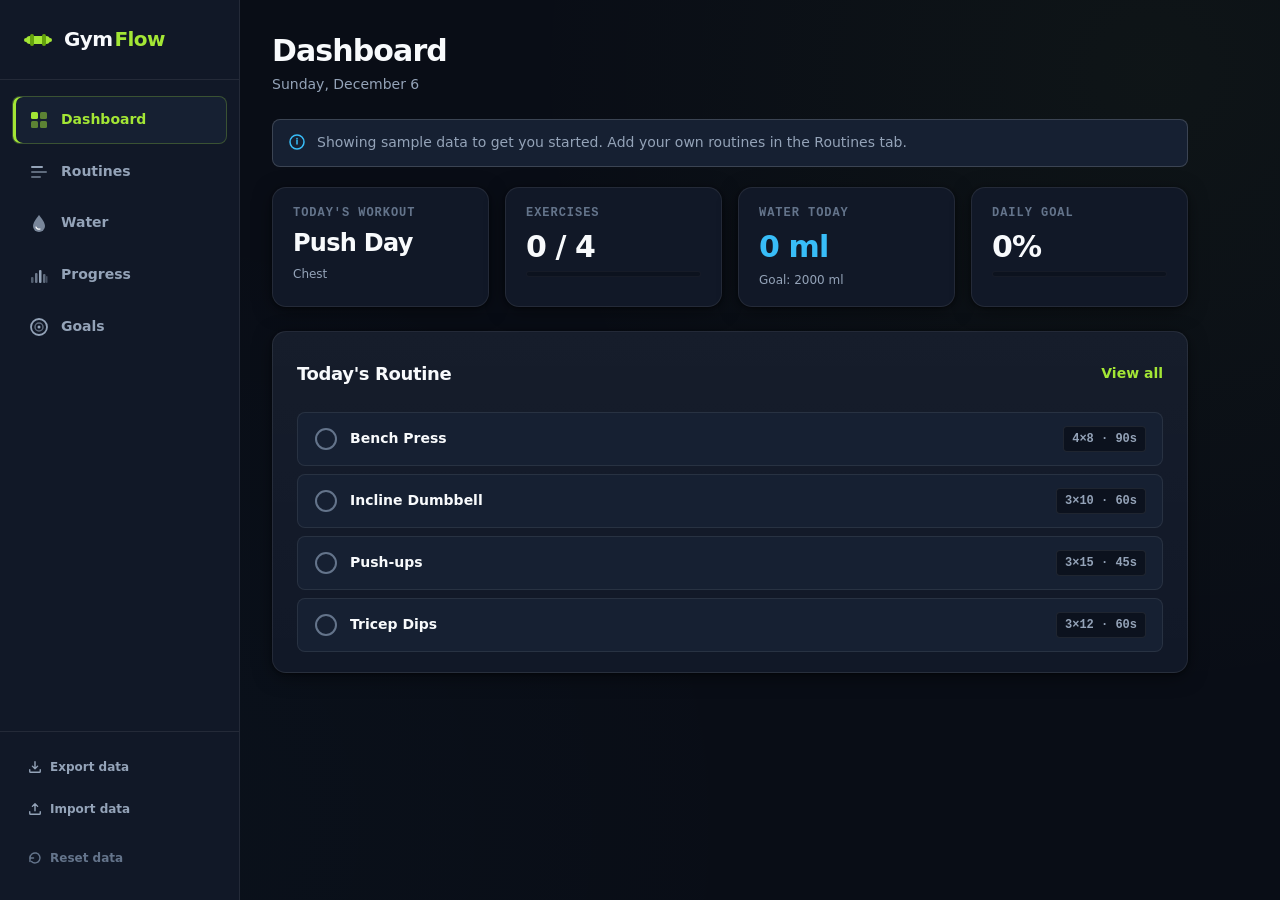
==== index.html @ b8b551c7 "feat(release): GymFlow – Athletic Dark Luxe daily fitness dashboard release" ====
<!DOCTYPE html>
<html lang="en">
<head>
  <meta charset="UTF-8">
  <meta name="viewport" content="width=device-width, initial-scale=1.0">
  <title>GymFlow – Daily Fitness Dashboard</title>
  <link rel="stylesheet" href="styles.css">
</head>
<body>

<!-- Skip link for keyboard/screen-reader users -->
<a class="skip-link" href="#main-content">Skip to main content</a>

<!-- ===== SIDEBAR NAV (desktop) ===== -->
<nav class="sidebar" aria-label="Main navigation">
  <div class="sidebar-brand">
    <svg class="brand-icon" width="28" height="28" viewBox="0 0 28 28" aria-hidden="true" focusable="false">
      <rect x="2" y="10" width="24" height="8" rx="4" fill="var(--color-primary)"/>
      <rect x="0" y="12" width="4" height="4" rx="2" fill="var(--color-primary)"/>
      <rect x="24" y="12" width="4" height="4" rx="2" fill="var(--color-primary)"/>
      <rect x="6" y="8" width="4" height="12" rx="2" fill="var(--color-primary-dark)"/>
      <rect x="18" y="8" width="4" height="12" rx="2" fill="var(--color-primary-dark)"/>
    </svg>
    <span class="brand-name">Gym<span>Flow</span></span>
  </div>

  <ul class="nav-list" role="list">
    <li>
      <a href="#dashboard" class="nav-link" data-view="dashboard" aria-current="page">
        <svg class="nav-icon" width="20" height="20" viewBox="0 0 20 20" aria-hidden="true" focusable="false">
          <rect x="2" y="2" width="7" height="7" rx="1.5" fill="currentColor"/>
          <rect x="11" y="2" width="7" height="7" rx="1.5" fill="currentColor" opacity="0.5"/>
          <rect x="2" y="11" width="7" height="7" rx="1.5" fill="currentColor" opacity="0.5"/>
          <rect x="11" y="11" width="7" height="7" rx="1.5" fill="currentColor" opacity="0.5"/>
        </svg>
        Dashboard
      </a>
    </li>
    <li>
      <a href="#routines" class="nav-link" data-view="routines">
        <svg class="nav-icon" width="20" height="20" viewBox="0 0 20 20" aria-hidden="true" focusable="false">
          <rect x="2" y="4" width="12" height="2" rx="1" fill="currentColor"/>
          <rect x="2" y="9" width="16" height="2" rx="1" fill="currentColor" opacity="0.6"/>
          <rect x="2" y="14" width="10" height="2" rx="1" fill="currentColor" opacity="0.6"/>
        </svg>
        Routines
      </a>
    </li>
    <li>
      <a href="#water" class="nav-link" data-view="water">
        <svg class="nav-icon" width="20" height="20" viewBox="0 0 20 20" aria-hidden="true" focusable="false">
          <path d="M10 2 C10 2 4 9 4 13 a6 6 0 0 0 12 0 C16 9 10 2 10 2Z" fill="currentColor" opacity="0.8"/>
          <path d="M7 14 a3 3 0 0 0 4 2" stroke="white" stroke-width="1.2" fill="none" stroke-linecap="round"/>
        </svg>
        Water
      </a>
    </li>
    <li>
      <a href="#weekly" class="nav-link" data-view="weekly">
        <svg class="nav-icon" width="20" height="20" viewBox="0 0 20 20" aria-hidden="true" focusable="false">
          <rect x="2" y="12" width="2.5" height="6" rx="1" fill="currentColor" opacity="0.5"/>
          <rect x="6" y="8" width="2.5" height="10" rx="1" fill="currentColor" opacity="0.7"/>
          <rect x="10" y="5" width="2.5" height="13" rx="1" fill="currentColor"/>
          <rect x="14" y="9" width="2.5" height="9" rx="1" fill="currentColor" opacity="0.6"/>
          <rect x="17" y="11" width="1.5" height="7" rx="0.75" fill="currentColor" opacity="0.4"/>
        </svg>
        Progress
      </a>
    </li>
    <li>
      <a href="#goals" class="nav-link" data-view="goals">
        <svg class="nav-icon" width="20" height="20" viewBox="0 0 20 20" aria-hidden="true" focusable="false">
          <circle cx="10" cy="10" r="8" fill="none" stroke="currentColor" stroke-width="1.8"/>
          <circle cx="10" cy="10" r="4" fill="none" stroke="currentColor" stroke-width="1.5" opacity="0.6"/>
          <circle cx="10" cy="10" r="1.5" fill="currentColor"/>
        </svg>
        Goals
      </a>
    </li>
  </ul>

  <div class="sidebar-footer">
    <div class="sidebar-footer-actions">
      <button class="btn-sidebar-action" id="btn-export-data" type="button" aria-label="Export all data to JSON backup file">
        <svg width="14" height="14" viewBox="0 0 16 16" fill="none" aria-hidden="true">
          <path d="M8 2v8m0 0l-3-3m3 3l3-3" stroke="currentColor" stroke-width="1.6" stroke-linecap="round" stroke-linejoin="round"/>
          <path d="M2 11v2a1 1 0 001 1h10a1 1 0 001-1v-2" stroke="currentColor" stroke-width="1.6" stroke-linecap="round"/>
        </svg>
        Export data
      </button>
      <button class="btn-sidebar-action" id="btn-import-data" type="button" aria-label="Import data from JSON backup file">
        <svg width="14" height="14" viewBox="0 0 16 16" fill="none" aria-hidden="true">
          <path d="M8 10V2m0 0L5 5m3-3l3 3" stroke="currentColor" stroke-width="1.6" stroke-linecap="round" stroke-linejoin="round"/>
          <path d="M2 11v2a1 1 0 001 1h10a1 1 0 001-1v-2" stroke="currentColor" stroke-width="1.6" stroke-linecap="round"/>
        </svg>
        Import data
      </button>
    </div>
    <button class="btn-reset-data" id="btn-reset" type="button"
            aria-label="Reset all data to sample data">
      <svg width="14" height="14" viewBox="0 0 14 14" aria-hidden="true" focusable="false">
        <path d="M2 7 a5 5 0 1 1 1.5 3.5" stroke="currentColor" stroke-width="1.5" fill="none" stroke-linecap="round"/>
        <path d="M2 10.5 L2 7 L5.5 7" stroke="currentColor" stroke-width="1.5" fill="none" stroke-linecap="round" stroke-linejoin="round"/>
      </svg>
      Reset data
    </button>
  </div>
</nav>

<!-- ===== BOTTOM NAV (mobile) ===== -->
<nav class="bottom-nav" aria-label="Main navigation">
  <a href="#dashboard" class="bottom-nav-link" data-view="dashboard" aria-current="page" aria-label="Dashboard">
    <svg width="22" height="22" viewBox="0 0 20 20" aria-hidden="true" focusable="false">
      <rect x="2" y="2" width="7" height="7" rx="1.5" fill="currentColor"/>
      <rect x="11" y="2" width="7" height="7" rx="1.5" fill="currentColor" opacity="0.5"/>
      <rect x="2" y="11" width="7" height="7" rx="1.5" fill="currentColor" opacity="0.5"/>
      <rect x="11" y="11" width="7" height="7" rx="1.5" fill="currentColor" opacity="0.5"/>
    </svg>
    <span>Dashboard</span>
  </a>
  <a href="#routines" class="bottom-nav-link" data-view="routines" aria-label="Routines">
    <svg width="22" height="22" viewBox="0 0 20 20" aria-hidden="true" focusable="false">
      <rect x="2" y="4" width="12" height="2" rx="1" fill="currentColor"/>
      <rect x="2" y="9" width="16" height="2" rx="1" fill="currentColor" opacity="0.6"/>
      <rect x="2" y="14" width="10" height="2" rx="1" fill="currentColor" opacity="0.6"/>
    </svg>
    <span>Routines</span>
  </a>
  <a href="#water" class="bottom-nav-link" data-view="water" aria-label="Water tracker">
    <svg width="22" height="22" viewBox="0 0 20 20" aria-hidden="true" focusable="false">
      <path d="M10 2 C10 2 4 9 4 13 a6 6 0 0 0 12 0 C16 9 10 2 10 2Z" fill="currentColor" opacity="0.8"/>
    </svg>
    <span>Water</span>
  </a>
  <a href="#weekly" class="bottom-nav-link" data-view="weekly" aria-label="Weekly progress">
    <svg width="22" height="22" viewBox="0 0 20 20" aria-hidden="true" focusable="false">
      <rect x="2" y="12" width="2.5" height="6" rx="1" fill="currentColor" opacity="0.5"/>
      <rect x="6" y="8" width="2.5" height="10" rx="1" fill="currentColor" opacity="0.7"/>
      <rect x="10" y="5" width="2.5" height="13" rx="1" fill="currentColor"/>
      <rect x="14" y="9" width="2.5" height="9" rx="1" fill="currentColor" opacity="0.6"/>
    </svg>
    <span>Progress</span>
  </a>
  <a href="#goals" class="bottom-nav-link" data-view="goals" aria-label="Goals">
    <svg width="22" height="22" viewBox="0 0 20 20" aria-hidden="true" focusable="false">
      <circle cx="10" cy="10" r="8" fill="none" stroke="currentColor" stroke-width="1.8"/>
      <circle cx="10" cy="10" r="4" fill="none" stroke="currentColor" stroke-width="1.5" opacity="0.6"/>
      <circle cx="10" cy="10" r="1.5" fill="currentColor"/>
    </svg>
    <span>Goals</span>
  </a>
</nav>

<!-- ===== MAIN CONTENT ===== -->
<main id="main-content" class="main-content">

  <!-- Accessible storage error banner -->
  <div id="storage-error-banner" class="storage-error-banner" role="alert" aria-live="assertive" hidden>
    <svg width="16" height="16" viewBox="0 0 16 16" aria-hidden="true" focusable="false">
      <circle cx="8" cy="8" r="7" fill="none" stroke="currentColor" stroke-width="1.5"/>
      <line x1="8" y1="4" x2="8" y2="9" stroke="currentColor" stroke-width="1.5" stroke-linecap="round"/>
      <circle cx="8" cy="11.5" r="0.8" fill="currentColor"/>
    </svg>
    <span>Unable to save changes. Your browser storage may be full or disabled.</span>
  </div>

  <!-- ── DASHBOARD VIEW ── -->
  <section id="view-dashboard" class="view" aria-labelledby="heading-dashboard">
    <header class="view-header">
      <div>
        <h1 id="heading-dashboard">Dashboard</h1>
        <p class="view-subtitle" id="dashboard-date"></p>
      </div>
    </header>

    <div id="sample-banner" class="sample-banner" role="note" hidden>
      <svg width="16" height="16" viewBox="0 0 16 16" aria-hidden="true" focusable="false">
        <circle cx="8" cy="8" r="7" fill="none" stroke="currentColor" stroke-width="1.5"/>
        <line x1="8" y1="6" x2="8" y2="10" stroke="currentColor" stroke-width="1.5" stroke-linecap="round"/>
        <circle cx="8" cy="4.5" r="0.8" fill="currentColor"/>
      </svg>
      Showing sample data to get you started. Add your own routines in the Routines tab.
    </div>

    <!-- Stat cards row -->
    <div class="stat-grid" role="list" aria-label="Today's stats">
      <div class="stat-card" role="listitem">
        <div class="stat-label">Today's Workout</div>
        <div class="stat-value" id="stat-workout-name">–</div>
        <div class="stat-sub" id="stat-workout-category">–</div>
      </div>
      <div class="stat-card" role="listitem">
        <div class="stat-label">Exercises</div>
        <div class="stat-value" id="stat-exercises-done">0 / 0</div>
        <div class="progress-bar-track" aria-hidden="true">
          <div class="progress-bar-fill" id="progress-exercises" style="width:0%"></div>
        </div>
      </div>
      <div class="stat-card" role="listitem">
        <div class="stat-label">Water Today</div>
        <div class="stat-value" id="stat-water">0 ml</div>
        <div class="stat-sub" id="stat-water-goal">Goal: 2000 ml</div>
      </div>
      <div class="stat-card" role="listitem">
        <div class="stat-label">Daily Goal</div>
        <div class="stat-value" id="stat-goal-pct">0%</div>
        <div class="progress-bar-track" aria-hidden="true">
          <div class="progress-bar-fill" id="progress-goal" style="width:0%"></div>
        </div>
      </div>
    </div>

    <!-- Today's routine summary -->
    <div class="card" id="dashboard-routine-card">
      <div class="card-header">
        <h2 class="card-title">Today's Routine</h2>
        <a href="#routines" class="link-btn" data-view="routines">View all</a>
      </div>
      <div id="dashboard-routine-body">
        <div class="empty-state" id="dashboard-empty">
          <svg width="48" height="48" viewBox="0 0 48 48" aria-hidden="true" focusable="false">
            <rect x="8" y="12" width="32" height="28" rx="4" fill="none" stroke="var(--color-text-muted)" stroke-width="2"/>
            <line x1="14" y1="20" x2="34" y2="20" stroke="var(--color-text-muted)" stroke-width="2" stroke-linecap="round"/>
            <line x1="14" y1="27" x2="28" y2="27" stroke="var(--color-text-muted)" stroke-width="2" stroke-linecap="round"/>
            <line x1="14" y1="34" x2="22" y2="34" stroke="var(--color-text-muted)" stroke-width="2" stroke-linecap="round"/>
          </svg>
          <p>No routine scheduled for today.</p>
          <a href="#routines" class="btn btn-primary" data-view="routines">Create a routine</a>
        </div>
        <ul class="exercise-list" id="dashboard-exercise-list" aria-label="Today's exercises"></ul>
      </div>
    </div>
  </section>

  <!-- ── ROUTINES VIEW ── -->
  <section id="view-routines" class="view" hidden aria-labelledby="heading-routines">
    <header class="view-header">
      <h1 id="heading-routines">Routines</h1>
      <button class="btn btn-primary" id="btn-add-routine" type="button">
        <svg width="16" height="16" viewBox="0 0 16 16" aria-hidden="true" focusable="false">
          <line x1="8" y1="2" x2="8" y2="14" stroke="currentColor" stroke-width="2" stroke-linecap="round"/>
          <line x1="2" y1="8" x2="14" y2="8" stroke="currentColor" stroke-width="2" stroke-linecap="round"/>
        </svg>
        Add Routine
      </button>
    </header>

    <!-- Muscle group category filter -->
    <div class="category-filters" role="group" aria-label="Filter routines by muscle group">
      <button type="button" class="filter-pill active" data-filter="all">All Muscle Groups</button>
      <button type="button" class="filter-pill" data-filter="chest">Chest</button>
      <button type="button" class="filter-pill" data-filter="back">Back</button>
      <button type="button" class="filter-pill" data-filter="legs">Legs</button>
      <button type="button" class="filter-pill" data-filter="shoulders">Shoulders</button>
      <button type="button" class="filter-pill" data-filter="arms">Arms</button>
      <button type="button" class="filter-pill" data-filter="cardio">Cardio</button>
    </div>

    <div id="routines-list" role="list" aria-label="Workout routines"></div>

    <div class="empty-state" id="routines-empty" hidden>
      <svg width="48" height="48" viewBox="0 0 48 48" aria-hidden="true" focusable="false">
        <rect x="6" y="14" width="36" height="24" rx="4" fill="none" stroke="var(--color-text-muted)" stroke-width="2"/>
        <line x1="6" y1="20" x2="42" y2="20" stroke="var(--color-text-muted)" stroke-width="1.5"/>
        <line x1="22" y1="14" x2="22" y2="38" stroke="var(--color-text-muted)" stroke-width="1.5"/>
      </svg>
      <p>No routines yet. Create your first workout routine.</p>
      <button class="btn btn-primary" id="btn-add-routine-empty" type="button">Create Routine</button>
    </div>
  </section>

  <!-- ── WATER VIEW ── -->
  <section id="view-water" class="view" hidden aria-labelledby="heading-water">
    <header class="view-header">
      <h1 id="heading-water">Water Tracker</h1>
    </header>

    <div class="card water-goal-card">
      <div class="water-goal-display" aria-live="polite" aria-label="Water intake progress">
        <div class="water-big-num" id="water-total-display">0</div>
        <div class="water-unit">ml</div>
        <div class="water-goal-label">of <span id="water-goal-display">2000</span> ml goal</div>
      </div>
      <div class="progress-bar-track water-progress-track" aria-hidden="true">
        <div class="progress-bar-fill" id="water-progress-bar" style="width:0%"></div>
      </div>
      <div class="water-actions">
        <div class="form-row">
          <label for="water-amount-input" class="sr-only">Water amount in ml</label>
          <input type="number" id="water-amount-input" class="input"
                 placeholder="Amount (ml)" min="1" max="2000"
                 aria-label="Water amount in millilitres">
          <button class="btn btn-primary" id="btn-add-water" type="button">Add</button>
        </div>
        <div id="water-input-error" class="field-error" role="alert" aria-live="assertive" hidden></div>
        <div class="quick-add-row" aria-label="Quick add water">
          <button class="btn btn-secondary quick-add" data-ml="150" type="button">+150 ml</button>
          <button class="btn btn-secondary quick-add" data-ml="250" type="button">+250 ml</button>
          <button class="btn btn-secondary quick-add" data-ml="500" type="button">+500 ml</button>
        </div>
      </div>
    </div>

    <div class="card">
      <div class="card-header">
        <h2 class="card-title">Today's Entries</h2>
        <div class="water-goal-edit">
          <label for="water-goal-input" class="label-inline">Daily goal:</label>
          <input type="number" id="water-goal-input" class="input input-sm"
                 min="100" max="10000" aria-label="Daily water goal in ml">
          <span class="input-unit">ml</span>
          <button class="btn btn-secondary btn-sm" id="btn-save-water-goal" type="button">Save</button>
        </div>
      </div>
      <div id="water-goal-error" class="field-error" role="alert" aria-live="assertive" hidden></div>
      <ul class="water-entries-list" id="water-entries-list" aria-label="Water entries" aria-live="polite"></ul>
      <div class="empty-state empty-state-sm" id="water-empty" hidden>
        <p>No entries yet. Add your first glass of water above.</p>
      </div>
    </div>
  </section>

  <!-- ── WEEKLY PROGRESS VIEW ── -->
  <section id="view-weekly" class="view" hidden aria-labelledby="heading-weekly">
    <header class="view-header">
      <h1 id="heading-weekly">Weekly Progress</h1>
    </header>

    <div class="card">
      <h2 class="card-title">Workout Completion — Last 7 Days</h2>
      <p class="card-subtitle">Each bar shows the percentage of exercises completed on that day.</p>
      <div class="chart-wrapper" aria-label="Weekly workout completion bar chart">
        <svg id="weekly-chart" viewBox="0 0 560 220" role="img"
             aria-labelledby="weekly-chart-title weekly-chart-desc">
          <title id="weekly-chart-title">Weekly workout completion</title>
          <desc id="weekly-chart-desc">Bar chart showing workout completion percentage for the past 7 days</desc>
        </svg>
      </div>
      <!-- Accessible data table fallback -->
      <details class="chart-table-details">
        <summary>View as table</summary>
        <table class="chart-table" id="weekly-chart-table" aria-label="Weekly completion data">
          <thead>
            <tr><th scope="col">Day</th><th scope="col">Completion %</th></tr>
          </thead>
          <tbody id="weekly-chart-table-body"></tbody>
        </table>
      </details>
    </div>

    <div class="card">
      <h2 class="card-title">This Week at a Glance</h2>
      <div class="weekly-stats-grid" id="weekly-stats-grid" role="list" aria-label="Weekly statistics"></div>
    </div>

    <div class="card" id="card-workout-history">
      <h2 class="card-title">Recent Activity History</h2>
      <p class="card-subtitle">Daily workout completion and hydration log for the rolling week.</p>
      <div id="workout-history-list" class="workout-history-list" role="list" aria-label="Workout activity history"></div>
    </div>
  </section>

  <!-- ── GOALS VIEW ── -->
  <section id="view-goals" class="view" hidden aria-labelledby="heading-goals">
    <header class="view-header">
      <h1 id="heading-goals">Goals</h1>
    </header>

    <div class="card">
      <h2 class="card-title">Daily Goals</h2>
      <p class="card-subtitle">Set your daily targets. Progress is tracked on the dashboard.</p>
      <form id="goals-form" class="goals-form" novalidate aria-label="Daily goals form">
        <div class="form-group">
          <label for="goal-workouts" class="form-label">Workouts per day</label>
          <div class="form-row">
            <input type="number" id="goal-workouts" class="input" min="1" max="10"
                   aria-describedby="goal-workouts-hint">
            <span class="input-unit">sessions</span>
          </div>
          <p class="field-hint" id="goal-workouts-hint">1–10 sessions per day</p>
          <div class="field-error" id="goal-workouts-error" role="alert" aria-live="assertive" hidden></div>
        </div>

        <div class="form-group">
          <label for="goal-exercises" class="form-label">Exercises per day</label>
          <div class="form-row">
            <input type="number" id="goal-exercises" class="input" min="1" max="100"
                   aria-describedby="goal-exercises-hint">
            <span class="input-unit">exercises</span>
          </div>
          <p class="field-hint" id="goal-exercises-hint">1–100 exercises per day</p>
          <div class="field-error" id="goal-exercises-error" role="alert" aria-live="assertive" hidden></div>
        </div>

        <div class="form-group">
          <label for="goal-water" class="form-label">Water intake per day</label>
          <div class="form-row">
            <input type="number" id="goal-water" class="input" min="100" max="10000"
                   aria-describedby="goal-water-hint">
            <span class="input-unit">ml</span>
          </div>
          <p class="field-hint" id="goal-water-hint">100–10000 ml per day</p>
          <div class="field-error" id="goal-water-error" role="alert" aria-live="assertive" hidden></div>
        </div>

        <div class="form-actions">
          <button type="submit" class="btn btn-primary">Save Goals</button>
          <div class="form-success" id="goals-success" role="status" aria-live="polite" hidden>
            Goals saved!
          </div>
        </div>
      </form>
    </div>

    <div class="card">
      <h2 class="card-title">Today's Progress Toward Goals</h2>
      <div id="goals-progress-list" class="goals-progress-list"></div>
    </div>

    <div class="card" id="card-data-management">
      <h2 class="card-title">Data Backup &amp; Recovery</h2>
      <p class="card-subtitle">Export your routines, workout history, and personal fitness goals to a JSON backup file or restore from a previously exported file.</p>
      <div class="data-actions-row">
        <button type="button" class="btn btn-secondary" id="btn-export-data-goals">
          <svg width="16" height="16" viewBox="0 0 16 16" fill="none" aria-hidden="true" focusable="false">
            <path d="M8 2v8m0 0l-3-3m3 3l3-3" stroke="currentColor" stroke-width="1.8" stroke-linecap="round" stroke-linejoin="round"/>
            <path d="M2 11v2a1 1 0 001 1h10a1 1 0 001-1v-2" stroke="currentColor" stroke-width="1.8" stroke-linecap="round"/>
          </svg>
          Export Backup (.json)
        </button>
        <button type="button" class="btn btn-secondary" id="btn-import-data-goals">
          <svg width="16" height="16" viewBox="0 0 16 16" fill="none" aria-hidden="true" focusable="false">
            <path d="M8 10V2m0 0L5 5m3-3l3 3" stroke="currentColor" stroke-width="1.8" stroke-linecap="round" stroke-linejoin="round"/>
            <path d="M2 11v2a1 1 0 001 1h10a1 1 0 001-1v-2" stroke="currentColor" stroke-width="1.8" stroke-linecap="round"/>
          </svg>
          Import Backup (.json)
        </button>
        <input type="file" id="file-import-data" accept=".json,application/json" class="sr-only" aria-label="Upload JSON backup file">
      </div>
      <div id="data-feedback-msg" class="field-feedback" role="status" aria-live="polite" hidden></div>
    </div>
  </section>

</main>

<!-- ===== ROUTINE MODAL ===== -->
<div id="modal-routine" class="modal-backdrop" role="dialog" aria-modal="true"
     aria-labelledby="modal-routine-title" hidden>
  <div class="modal">
    <div class="modal-header">
      <h2 class="modal-title" id="modal-routine-title">New Routine</h2>
      <button class="modal-close" id="modal-close-routine" type="button" aria-label="Close dialog">
        <svg width="20" height="20" viewBox="0 0 20 20" aria-hidden="true" focusable="false">
          <line x1="4" y1="4" x2="16" y2="16" stroke="currentColor" stroke-width="2" stroke-linecap="round"/>
          <line x1="16" y1="4" x2="4" y2="16" stroke="currentColor" stroke-width="2" stroke-linecap="round"/>
        </svg>
      </button>
    </div>
    <div class="modal-body">
      <form id="routine-form" novalidate>
        <div class="form-group">
          <label for="routine-name" class="form-label">Routine name <span aria-hidden="true">*</span></label>
          <input type="text" id="routine-name" class="input" required
                 maxlength="60" aria-required="true" autocomplete="off"
                 aria-describedby="routine-name-error">
          <div class="field-error" id="routine-name-error" role="alert" aria-live="assertive" hidden></div>
        </div>

        <div class="form-group">
          <label for="routine-category" class="form-label">Category</label>
          <select id="routine-category" class="input select">
            <option value="chest">Chest</option>
            <option value="back">Back</option>
            <option value="legs">Legs</option>
            <option value="shoulders">Shoulders</option>
            <option value="arms">Arms</option>
            <option value="cardio">Cardio</option>
          </select>
        </div>

        <div class="form-group">
          <div class="exercises-header">
            <h3 class="form-label">Exercises</h3>
            <button type="button" class="btn btn-secondary btn-sm" id="btn-add-exercise">
              + Add Exercise
            </button>
          </div>
          <div id="exercises-fields" class="exercises-fields"></div>
          <div class="field-error" id="exercises-error" role="alert" aria-live="assertive" hidden></div>
        </div>

        <div class="modal-footer">
          <button type="button" class="btn btn-secondary" id="btn-cancel-routine">Cancel</button>
          <button type="submit" class="btn btn-primary" id="btn-save-routine">Save Routine</button>
        </div>
      </form>
    </div>
  </div>
</div>

<!-- ===== CONFIRM RESET MODAL ===== -->
<div id="modal-reset" class="modal-backdrop" role="dialog" aria-modal="true"
     aria-labelledby="modal-reset-title" hidden>
  <div class="modal modal-sm">
    <div class="modal-header">
      <h2 class="modal-title" id="modal-reset-title">Reset All Data?</h2>
      <button class="modal-close" id="modal-close-reset" type="button" aria-label="Close dialog">
        <svg width="20" height="20" viewBox="0 0 20 20" aria-hidden="true" focusable="false">
          <line x1="4" y1="4" x2="16" y2="16" stroke="currentColor" stroke-width="2" stroke-linecap="round"/>
          <line x1="16" y1="4" x2="4" y2="16" stroke="currentColor" stroke-width="2" stroke-linecap="round"/>
        </svg>
      </button>
    </div>
    <div class="modal-body">
      <p class="modal-message">This will permanently delete all your routines, water entries, and goal settings, and restore the sample data. This cannot be undone.</p>
      <div class="modal-footer">
        <button type="button" class="btn btn-secondary" id="btn-cancel-reset">Cancel</button>
        <button type="button" class="btn btn-danger" id="btn-confirm-reset">Reset Everything</button>
      </div>
    </div>
  </div>
</div>

<!-- ===== CONFIRM DELETE ROUTINE MODAL ===== -->
<div id="modal-delete-routine" class="modal-backdrop" role="dialog" aria-modal="true"
     aria-labelledby="modal-delete-routine-title" hidden>
  <div class="modal modal-sm">
    <div class="modal-header">
      <h2 class="modal-title" id="modal-delete-routine-title">Delete Routine?</h2>
      <button class="modal-close" id="modal-close-delete-routine" type="button" aria-label="Close dialog">
        <svg width="20" height="20" viewBox="0 0 20 20" aria-hidden="true" focusable="false">
          <line x1="4" y1="4" x2="16" y2="16" stroke="currentColor" stroke-width="2" stroke-linecap="round"/>
          <line x1="16" y1="4" x2="4" y2="16" stroke="currentColor" stroke-width="2" stroke-linecap="round"/>
        </svg>
      </button>
    </div>
    <div class="modal-body">
      <p class="modal-message" id="modal-delete-routine-msg">Are you sure you want to delete this routine? This cannot be undone.</p>
      <div class="modal-footer">
        <button type="button" class="btn btn-secondary" id="btn-cancel-delete-routine">Cancel</button>
        <button type="button" class="btn btn-danger" id="btn-confirm-delete-routine">Delete Routine</button>
      </div>
    </div>
  </div>
</div>

<script src="app.js"></script>
</body>
</html>
---- styles.css ----
/* ============================================================
   GymFlow – styles.css
   Visual Identity: Athletic Dark Luxe
   Design Tokens: Deep obsidian, Electric Lime, Ice Cyan
   Standards: WCAG AA contrast (text >= 4.5:1, large text >= 3:1),
              Reduced-motion support, Mobile safe-area insets.
   ============================================================ */

/* ── 1. CUSTOM PROPERTIES ─────────────────────────────────── */
:root {
  /* Canvas & Foundations */
  --color-bg:               #090d16;   /* Deep obsidian background */
  --color-surface:          #111827;   /* Elevated card surface */
  --color-surface-2:        #162032;   /* Secondary surface (chips, rows) */
  --color-surface-hover:    #1a273e;   /* Interactive hover surface */
  --color-surface-sunken:   #0c121e;   /* Form inputs, chart tracks */

  /* Borders & Hairlines */
  --color-border:           rgba(255, 255, 255, 0.08);
  --color-border-strong:    rgba(255, 255, 255, 0.16);
  --color-border-highlight: rgba(255, 255, 255, 0.24);

  /* Primary Brand Accent (Electric Lime) */
  --color-primary:          #a3e635;   /* Lime 400 - high visibility athletic accent */
  --color-primary-dark:     #65a30d;   /* Lime 600 */
  --color-primary-hover:    #bef264;   /* Lime 300 */
  --color-primary-light:    rgba(163, 230, 53, 0.10);
  --color-text-on-primary:  #090d16;   /* 12.5:1 contrast against lime (AAA compliant) */

  /* Secondary Accents */
  --color-secondary:        #38bdf8;   /* Ice Cyan (Hydration) */
  --color-secondary-hover:  #7dd3fc;
  --color-secondary-light:  rgba(56, 189, 248, 0.10);
  --color-text-on-secondary:#090d16;

  --color-accent:           #a3e635;
  --color-accent-light:     rgba(163, 230, 53, 0.10);
  --color-accent-glow:      rgba(163, 230, 53, 0.25);

  --color-danger:           #f87171;   /* Red 400 */
  --color-danger-dark:      #ef4444;
  --color-danger-light:     rgba(248, 113, 113, 0.12);
  --color-warning:          #fbbf24;   /* Amber 400 */

  /* Category Specific Accents */
  --cat-chest:              #f87171;
  --cat-back:               #818cf8;
  --cat-legs:               #fbbf24;
  --cat-shoulders:          #fb923c;
  --cat-arms:               #a3e635;
  --cat-cardio:             #38bdf8;

  /* Text & Readability (Verified WCAG AA) */
  --color-text-primary:     #f8fafc;   /* 16.5:1 on #111827 (AAA) */
  --color-text-secondary:   #94a3b8;   /* 5.6:1 on #111827 (AA) */
  --color-text-muted:       #64748b;   /* 3.1:1 on #111827 (Metadata / hints) */

  /* Progress & Data */
  --color-chart-fill:       #a3e635;
  --color-chart-empty:      #1e293b;

  /* Typography Stacks */
  --font-sans: system-ui, -apple-system, BlinkMacSystemFont, 'Segoe UI', Roboto, Helvetica, Arial, sans-serif;
  --font-mono: ui-monospace, 'SF Mono', Consolas, 'Liberation Mono', Menlo, monospace;

  /* Scale */
  --text-xs:   0.75rem;     /* 12px */
  --text-sm:   0.875rem;    /* 14px */
  --text-base: 1rem;        /* 16px (Base floor) */
  --text-lg:   1.125rem;    /* 18px */
  --text-xl:   1.25rem;     /* 20px */
  --text-2xl:  1.5rem;      /* 24px */
  --text-3xl:  1.875rem;    /* 30px */
  --text-4xl:  2.25rem;     /* 36px */

  /* Spacing (4px / 8px Grid) */
  --space-1: 4px;
  --space-2: 8px;
  --space-3: 12px;
  --space-4: 16px;
  --space-5: 20px;
  --space-6: 24px;
  --space-8: 32px;
  --space-10: 40px;
  --space-12: 48px;

  /* Radii */
  --radius-xs:  4px;
  --radius-sm:  8px;
  --radius-md:  14px;
  --radius-lg:  20px;
  --radius-pill: 9999px;

  /* Navigation & Chrome */
  --sidebar-w: 240px;
  --bottom-nav-h: 64px;

  /* Shadows */
  --shadow-card:  0 4px 20px -2px rgba(0, 0, 0, 0.5), 0 1px 3px rgba(0, 0, 0, 0.4);
  --shadow-hover: 0 10px 30px -4px rgba(0, 0, 0, 0.65), 0 0 0 1px var(--color-primary-light);
  --shadow-modal: 0 24px 60px -12px rgba(0, 0, 0, 0.85), 0 0 0 1px var(--color-border-strong);

  /* Transitions */
  --transition-fast: 150ms cubic-bezier(0.4, 0, 0.2, 1);
  --transition-normal: 250ms cubic-bezier(0.4, 0, 0.2, 1);
}

/* ── REDUCED MOTION ───────────────────────────────────────── */
@media (prefers-reduced-motion: reduce) {
  *, *::before, *::after {
    animation-duration: 0.01ms !important;
    animation-iteration-count: 1 !important;
    transition-duration: 0.01ms !important;
    scroll-behavior: auto !important;
  }
}

/* ── 2. RESET & BASE ──────────────────────────────────────── */
*, *::before, *::after {
  box-sizing: border-box;
}

html {
  font-size: 16px;
  -webkit-text-size-adjust: 100%;
  color-scheme: dark;
}

body {
  margin: 0;
  font-family: var(--font-sans);
  font-size: var(--text-base);
  line-height: 1.55;
  color: var(--color-text-primary);
  background-color: var(--color-bg);
  background-image:
    radial-gradient(circle at 90% 8%, rgba(163, 230, 53, 0.035) 0%, transparent 45%),
    radial-gradient(circle at 10% 92%, rgba(56, 189, 248, 0.025) 0%, transparent 45%);
  background-attachment: fixed;
  -webkit-font-smoothing: antialiased;
  -moz-osx-font-smoothing: grayscale;
}

::selection {
  background: var(--color-primary);
  color: var(--color-text-on-primary);
}

/* Scrollbar */
::-webkit-scrollbar { width: 8px; height: 8px; }
::-webkit-scrollbar-track { background: var(--color-bg); }
::-webkit-scrollbar-thumb {
  background: var(--color-surface-2);
  border-radius: var(--radius-pill);
  border: 2px solid var(--color-bg);
}
::-webkit-scrollbar-thumb:hover { background: var(--color-border-strong); }

h1, h2, h3 {
  margin: 0;
  font-weight: 700;
  line-height: 1.25;
  letter-spacing: -0.025em;
  color: var(--color-text-primary);
  text-wrap: balance;
}

p { margin: 0; }
ul, ol { margin: 0; padding: 0; list-style: none; }
a { color: var(--color-primary); text-decoration: none; transition: color var(--transition-fast); }
a:hover { color: var(--color-primary-hover); text-decoration: none; }
button { cursor: pointer; border: none; background: none; font: inherit; }
input, select, textarea { font: inherit; }

/* Skip Link */
.skip-link {
  position: absolute;
  top: -100px;
  left: var(--space-4);
  background: var(--color-primary);
  color: var(--color-text-on-primary);
  padding: var(--space-2) var(--space-4);
  border-radius: var(--radius-sm);
  font-size: var(--text-sm);
  font-weight: 700;
  z-index: 999;
  transition: top var(--transition-fast);
}
.skip-link:focus { top: var(--space-4); outline: 2px solid #ffffff; }

.sr-only {
  position: absolute;
  width: 1px; height: 1px;
  margin: -1px; overflow: hidden;
  clip: rect(0 0 0 0);
  white-space: nowrap;
  border: 0;
}

/* Accessible Focus Ring */
:focus-visible {
  outline: 2px solid var(--color-primary);
  outline-offset: 2px;
  border-radius: var(--radius-xs);
}

/* ── 3. LAYOUT STRUCTURE ──────────────────────────────────── */
.sidebar {
  position: fixed;
  top: 0; left: 0; bottom: 0;
  width: var(--sidebar-w);
  background: var(--color-surface);
  border-right: 1px solid var(--color-border);
  display: flex;
  flex-direction: column;
  padding: var(--space-6) 0 var(--space-5);
  z-index: 20;
  overflow-y: auto;
}

.main-content {
  margin-left: var(--sidebar-w);
  padding: var(--space-8) var(--space-8) var(--space-12);
  min-height: 100vh;
  max-width: 980px;
}

.bottom-nav { display: none; }

/* Tablet Breakpoint (768px – 1023px) */
@media (min-width: 768px) and (max-width: 1023px) {
  :root { --sidebar-w: 200px; }
  .main-content { padding: var(--space-6) var(--space-6) var(--space-10); }
}

/* Mobile Breakpoint (< 768px) */
@media (max-width: 767px) {
  .sidebar { display: none; }
  .bottom-nav {
    display: flex;
    position: fixed;
    bottom: 0; left: 0; right: 0;
    height: calc(var(--bottom-nav-h) + env(safe-area-inset-bottom, 0px));
    padding-bottom: max(var(--space-1), env(safe-area-inset-bottom, 0px));
    background: rgba(17, 24, 39, 0.94);
    backdrop-filter: blur(16px);
    -webkit-backdrop-filter: blur(16px);
    border-top: 1px solid var(--color-border);
    z-index: 30;
  }
  .main-content {
    margin-left: 0;
    padding: var(--space-4) var(--space-4) calc(var(--bottom-nav-h) + env(safe-area-inset-bottom, 0px) + var(--space-6));
    max-width: 100%;
  }
}

/* ── 4. SIDEBAR NAVIGATION ────────────────────────────────── */
.sidebar-brand {
  display: flex;
  align-items: center;
  gap: var(--space-3);
  padding: 0 var(--space-6) var(--space-6);
  border-bottom: 1px solid var(--color-border);
  margin-bottom: var(--space-4);
}

.brand-icon {
  flex-shrink: 0;
}

.brand-name {
  font-size: var(--text-xl);
  font-weight: 800;
  letter-spacing: -0.03em;
  color: var(--color-text-primary);
  display: flex;
  align-items: baseline;
  gap: 2px;
}

.brand-name span {
  color: var(--color-primary);
}

.nav-list {
  flex: 1;
  padding: 0 var(--space-3);
}

.nav-link {
  display: flex;
  align-items: center;
  gap: var(--space-3);
  padding: var(--space-3) var(--space-4);
  border-radius: var(--radius-sm);
  color: var(--color-text-secondary);
  font-size: var(--text-sm);
  font-weight: 600;
  transition: background var(--transition-fast), color var(--transition-fast), border-color var(--transition-fast);
  margin-bottom: var(--space-1);
  min-height: 44px;
  border: 1px solid transparent;
}

.nav-link:hover {
  background: var(--color-surface-2);
  color: var(--color-text-primary);
}

.nav-link.active,
.nav-link[aria-current="page"] {
  background: var(--color-surface-2);
  color: var(--color-primary);
  border-color: rgba(163, 230, 53, 0.25);
  box-shadow: inset 3px 0 0 0 var(--color-primary);
}

.nav-icon {
  flex-shrink: 0;
  transition: transform var(--transition-fast);
}
.nav-link:hover .nav-icon { transform: scale(1.05); }

.sidebar-footer {
  padding: var(--space-4) var(--space-4) 0;
  border-top: 1px solid var(--color-border);
  margin-top: auto;
}

.sidebar-footer-actions {
  display: flex;
  flex-direction: column;
  gap: var(--space-1);
  margin-bottom: var(--space-2);
}

.btn-sidebar-action {
  display: flex;
  align-items: center;
  gap: var(--space-2);
  color: var(--color-text-secondary);
  font-size: var(--text-xs);
  font-weight: 600;
  padding: var(--space-2) var(--space-3);
  border-radius: var(--radius-sm);
  min-height: 38px;
  width: 100%;
  transition: color var(--transition-fast), background var(--transition-fast);
}

.btn-sidebar-action:hover {
  color: var(--color-primary);
  background: var(--color-primary-light);
}

.btn-reset-data {
  display: flex;
  align-items: center;
  gap: var(--space-2);
  color: var(--color-text-muted);
  font-size: var(--text-xs);
  font-weight: 600;
  padding: var(--space-2) var(--space-3);
  border-radius: var(--radius-sm);
  min-height: 44px;
  width: 100%;
  transition: color var(--transition-fast), background var(--transition-fast);
}
.btn-reset-data:hover {
  color: var(--color-danger);
  background: var(--color-danger-light);
}

/* ── 5. MOBILE BOTTOM NAVIGATION ──────────────────────────── */
.bottom-nav-link {
  flex: 1;
  display: flex;
  flex-direction: column;
  align-items: center;
  justify-content: center;
  gap: 3px;
  color: var(--color-text-muted);
  font-size: 11px;
  font-weight: 600;
  padding: var(--space-1);
  min-width: 48px;
  min-height: 48px;
  transition: color var(--transition-fast);
}

.bottom-nav-link.active,
.bottom-nav-link[aria-current="page"] {
  color: var(--color-primary);
}

.bottom-nav-link:hover {
  color: var(--color-primary-hover);
}

/* ── 6. VIEW HEADERS & BANNERS ────────────────────────────── */
.view { display: block; }
.view[hidden] { display: none; }

.view-header {
  display: flex;
  align-items: flex-start;
  justify-content: space-between;
  gap: var(--space-4);
  margin-bottom: var(--space-6);
}

.view-header h1 {
  font-size: var(--text-3xl);
  font-weight: 800;
  letter-spacing: -0.03em;
}

.view-subtitle {
  color: var(--color-text-secondary);
  font-size: var(--text-sm);
  font-weight: 500;
  margin-top: var(--space-1);
}

/* Banners */
.storage-error-banner {
  display: flex;
  align-items: center;
  gap: var(--space-3);
  background: var(--color-danger-light);
  border: 1px solid rgba(248, 113, 113, 0.35);
  border-radius: var(--radius-sm);
  padding: var(--space-3) var(--space-4);
  font-size: var(--text-sm);
  font-weight: 600;
  color: var(--color-danger);
  margin-bottom: var(--space-5);
  box-shadow: 0 4px 12px rgba(248, 113, 113, 0.1);
}
.storage-error-banner svg { flex-shrink: 0; }
.storage-error-banner[hidden] { display: none; }

.sample-banner {
  display: flex;
  align-items: flex-start;
  gap: var(--space-3);
  background: var(--color-surface-2);
  border: 1px solid var(--color-border-strong);
  border-radius: var(--radius-sm);
  padding: var(--space-3) var(--space-4);
  font-size: var(--text-sm);
  color: var(--color-text-secondary);
  margin-bottom: var(--space-5);
}
.sample-banner svg { flex-shrink: 0; margin-top: 2px; color: var(--color-secondary); }
.sample-banner[hidden] { display: none; }

/* ── 7. CARDS & PANELS ────────────────────────────────────── */
.card {
  background: var(--color-surface);
  border: 1px solid var(--color-border);
  border-radius: var(--radius-md);
  padding: var(--space-5) var(--space-6);
  margin-bottom: var(--space-5);
  box-shadow: var(--shadow-card);
  background-image: linear-gradient(180deg, rgba(255, 255, 255, 0.02) 0%, transparent 100%);
  transition: border-color var(--transition-fast), box-shadow var(--transition-fast);
}

.card-header {
  display: flex;
  align-items: center;
  justify-content: space-between;
  margin-bottom: var(--space-4);
  gap: var(--space-4);
}

.card-title {
  font-size: var(--text-lg);
  font-weight: 700;
  letter-spacing: -0.02em;
  color: var(--color-text-primary);
}

.card-subtitle {
  font-size: var(--text-sm);
  color: var(--color-text-secondary);
  margin-top: var(--space-1);
  margin-bottom: var(--space-5);
}

.link-btn {
  font-size: var(--text-sm);
  font-weight: 600;
  color: var(--color-primary);
  display: inline-flex;
  align-items: center;
  gap: var(--space-1);
  min-height: 44px;
}
.link-btn:hover {
  color: var(--color-primary-hover);
  text-decoration: underline;
}

/* ── 8. STAT GRID ─────────────────────────────────────────── */
.stat-grid {
  display: grid;
  grid-template-columns: repeat(4, 1fr);
  gap: var(--space-4);
  margin-bottom: var(--space-6);
}

@media (max-width: 1023px) {
  .stat-grid { grid-template-columns: repeat(2, 1fr); }
}

@media (max-width: 520px) {
  .stat-grid { grid-template-columns: 1fr; }
}

.stat-card {
  background: var(--color-surface);
  border: 1px solid var(--color-border);
  border-radius: var(--radius-md);
  padding: var(--space-4) var(--space-5);
  box-shadow: var(--shadow-card);
  position: relative;
  overflow: hidden;
  transition: transform var(--transition-fast), border-color var(--transition-fast);
}

.stat-card:hover {
  border-color: var(--color-border-strong);
  transform: translateY(-1px);
}

.stat-label {
  font-size: var(--text-xs);
  font-weight: 700;
  letter-spacing: 0.08em;
  text-transform: uppercase;
  color: var(--color-text-muted);
  font-family: var(--font-mono);
  margin-bottom: var(--space-2);
}

.stat-value {
  font-size: var(--text-3xl);
  font-weight: 800;
  letter-spacing: -0.03em;
  color: var(--color-text-primary);
  line-height: 1.1;
  margin-bottom: var(--space-2);
  font-variant-numeric: tabular-nums;
}

.stat-card:nth-child(1) .stat-value {
  font-size: var(--text-2xl);
  word-break: break-word;
}

.stat-card:nth-child(3) .stat-value {
  color: var(--color-secondary);
}

.stat-sub {
  font-size: var(--text-xs);
  font-weight: 500;
  color: var(--color-text-secondary);
  margin-top: var(--space-1);
}

/* ── 9. PROGRESS BARS ─────────────────────────────────────── */
.progress-bar-track {
  height: 6px;
  background: var(--color-surface-sunken);
  border-radius: var(--radius-pill);
  overflow: hidden;
  margin-top: var(--space-2);
  border: 1px solid rgba(255, 255, 255, 0.04);
}

.progress-bar-fill {
  height: 100%;
  background: linear-gradient(90deg, var(--color-primary-dark), var(--color-primary));
  border-radius: var(--radius-pill);
  transition: width var(--transition-normal);
}

.progress-bar-fill.complete {
  background: var(--color-primary);
  box-shadow: 0 0 10px var(--color-accent-glow);
}

.water-progress-track {
  height: 10px;
  margin: var(--space-4) 0;
}
.water-progress-track .progress-bar-fill {
  background: linear-gradient(90deg, #0284c7, var(--color-secondary));
}
.water-progress-track .progress-bar-fill.complete {
  background: var(--color-secondary);
  box-shadow: 0 0 10px rgba(56, 189, 248, 0.35);
}

/* ── 10. EXERCISE LIST (TODAY'S WORKOUT) ───────────────────── */
.exercise-list {
  display: flex;
  flex-direction: column;
  gap: var(--space-2);
}

.exercise-item {
  display: flex;
  align-items: center;
  gap: var(--space-3);
  padding: var(--space-3) var(--space-4);
  background: var(--color-surface-2);
  border: 1px solid var(--color-border);
  border-radius: var(--radius-sm);
  min-height: 54px;
  transition: background var(--transition-fast), border-color var(--transition-fast);
}

.exercise-item:hover {
  border-color: var(--color-border-strong);
  background: var(--color-surface-hover);
}

.exercise-item.done {
  background: rgba(163, 230, 53, 0.05);
  border-color: rgba(163, 230, 53, 0.22);
}

.exercise-checkbox {
  width: 44px; height: 44px;
  margin: -10px;
  padding: 10px;
  display: flex;
  align-items: center;
  justify-content: center;
  cursor: pointer;
}

.exercise-checkbox::before {
  content: '';
  width: 22px;
  height: 22px;
  border-radius: var(--radius-pill);
  border: 2px solid var(--color-text-muted);
  transition: border-color var(--transition-fast), background var(--transition-fast), transform var(--transition-fast);
}

.exercise-checkbox:hover::before {
  border-color: var(--color-primary);
  transform: scale(1.08);
}

.exercise-item.done .exercise-checkbox::before {
  border-color: var(--color-primary);
  background: var(--color-primary);
}

.exercise-item.done .exercise-checkbox svg {
  position: absolute;
  pointer-events: none;
}

.exercise-item.done .exercise-checkbox svg polyline {
  stroke: var(--color-text-on-primary) !important;
}

.exercise-name {
  flex: 1;
  font-size: var(--text-sm);
  font-weight: 600;
  color: var(--color-text-primary);
}

.exercise-item.done .exercise-name {
  text-decoration: line-through;
  color: var(--color-text-muted);
}

.exercise-meta {
  font-size: var(--text-xs);
  color: var(--color-text-secondary);
  font-family: var(--font-mono);
  font-weight: 600;
  background: var(--color-surface-sunken);
  padding: 3px var(--space-2);
  border-radius: var(--radius-xs);
  border: 1px solid var(--color-border);
  white-space: nowrap;
}

/* ── 11. ROUTINES CARDS & LIST ────────────────────────────── */
.category-filters {
  display: flex;
  flex-wrap: wrap;
  gap: var(--space-2);
  margin-bottom: var(--space-5);
}

.filter-pill {
  padding: 8px 16px;
  min-height: 38px;
  display: inline-flex;
  align-items: center;
  justify-content: center;
  border-radius: var(--radius-pill);
  font-size: var(--text-xs);
  font-weight: 600;
  background: var(--color-surface);
  border: 1px solid var(--color-border);
  color: var(--color-text-secondary);
  cursor: pointer;
  transition: background var(--transition-fast), color var(--transition-fast), border-color var(--transition-fast), transform var(--transition-fast);
}

.filter-pill:hover {
  border-color: var(--color-border-strong);
  color: var(--color-text-primary);
  transform: translateY(-1px);
}

.filter-pill.active {
  background: var(--color-primary);
  color: var(--color-text-on-primary);
  border-color: var(--color-primary);
}

.routine-card {
  background: var(--color-surface);
  border: 1px solid var(--color-border);
  border-radius: var(--radius-md);
  margin-bottom: var(--space-4);
  box-shadow: var(--shadow-card);
  overflow: hidden;
  transition: border-color var(--transition-fast);
}

.routine-card:hover {
  border-color: var(--color-border-strong);
}

.routine-header {
  display: flex;
  align-items: center;
  justify-content: space-between;
  padding: var(--space-4) var(--space-5);
  gap: var(--space-4);
  background: rgba(255, 255, 255, 0.015);
  border-bottom: 1px solid var(--color-border);
}

.routine-title-block { flex: 1; min-width: 0; }

.routine-name {
  font-size: var(--text-base);
  font-weight: 700;
  color: var(--color-text-primary);
  letter-spacing: -0.01em;
}

/* Athletic Category Badges */
.category-badge {
  display: inline-flex;
  align-items: center;
  padding: 2px var(--space-2);
  border-radius: var(--radius-pill);
  font-size: 11px;
  font-weight: 700;
  font-family: var(--font-mono);
  letter-spacing: 0.06em;
  text-transform: uppercase;
  margin-top: var(--space-1);
  border: 1px solid transparent;
}

.category-chest     { background: rgba(248, 113, 113, 0.12); color: var(--cat-chest);     border-color: rgba(248, 113, 113, 0.25); }
.category-back      { background: rgba(129, 140, 248, 0.12); color: var(--cat-back);      border-color: rgba(129, 140, 248, 0.25); }
.category-legs      { background: rgba(251, 191, 36, 0.12);  color: var(--cat-legs);      border-color: rgba(251, 191, 36, 0.25); }
.category-shoulders { background: rgba(251, 146, 60, 0.12);  color: var(--cat-shoulders); border-color: rgba(251, 146, 60, 0.25); }
.category-arms      { background: rgba(163, 230, 53, 0.12);  color: var(--cat-arms);      border-color: rgba(163, 230, 53, 0.25); }
.category-cardio    { background: rgba(56, 189, 248, 0.12);  color: var(--cat-cardio);    border-color: rgba(56, 189, 248, 0.25); }

.routine-actions {
  display: flex;
  align-items: center;
  gap: var(--space-2);
  flex-shrink: 0;
}

.btn-icon {
  display: inline-flex;
  align-items: center;
  justify-content: center;
  width: 44px; height: 44px;
  border-radius: var(--radius-sm);
  color: var(--color-text-secondary);
  transition: background var(--transition-fast), color var(--transition-fast);
}
.btn-icon:hover { background: var(--color-surface-hover); color: var(--color-text-primary); }
.btn-icon.danger:hover { background: var(--color-danger-light); color: var(--color-danger); }

.routine-exercises { padding: var(--space-3) var(--space-5); }

.routine-exercise-row {
  display: flex;
  align-items: center;
  justify-content: space-between;
  padding: var(--space-2) 0;
  border-top: 1px solid var(--color-border);
  font-size: var(--text-sm);
  gap: var(--space-4);
}
.routine-exercise-row:first-child { border-top: none; }

.routine-exercise-name {
  color: var(--color-text-primary);
  font-weight: 500;
}

.routine-exercise-meta {
  color: var(--color-text-secondary);
  font-family: var(--font-mono);
  font-size: var(--text-xs);
  font-weight: 600;
  background: var(--color-surface-sunken);
  padding: 2px var(--space-2);
  border-radius: var(--radius-xs);
  border: 1px solid var(--color-border);
  white-space: nowrap;
}

/* ── 12. BUTTONS ──────────────────────────────────────────── */
.btn {
  display: inline-flex;
  align-items: center;
  justify-content: center;
  gap: var(--space-2);
  padding: var(--space-2) var(--space-4);
  border-radius: var(--radius-sm);
  font-size: var(--text-sm);
  font-weight: 700;
  min-height: 44px;
  transition: background var(--transition-fast), color var(--transition-fast), border-color var(--transition-fast), transform var(--transition-fast);
  cursor: pointer;
  border: 1px solid transparent;
  line-height: 1;
  white-space: nowrap;
}

.btn:active {
  transform: scale(0.98);
}

.btn-primary {
  background: var(--color-primary);
  color: var(--color-text-on-primary);
  border-color: var(--color-primary);
  box-shadow: 0 2px 8px var(--color-accent-glow);
}
.btn-primary:hover {
  background: var(--color-primary-hover);
  border-color: var(--color-primary-hover);
}

.btn-secondary {
  background: var(--color-surface-2);
  color: var(--color-text-primary);
  border-color: var(--color-border-strong);
}
.btn-secondary:hover {
  background: var(--color-surface-hover);
  border-color: var(--color-border-highlight);
}

.btn-danger {
  background: var(--color-danger);
  color: #090d16;
  border-color: var(--color-danger);
  font-weight: 700;
}
.btn-danger:hover {
  background: #fca5a5;
  border-color: #fca5a5;
}

.btn-sm {
  min-height: 36px;
  padding: var(--space-1) var(--space-3);
  font-size: var(--text-xs);
}

/* ── 13. FORMS & INPUTS ───────────────────────────────────── */
.form-group { margin-bottom: var(--space-5); }

.form-label {
  display: block;
  font-size: var(--text-xs);
  font-weight: 700;
  text-transform: uppercase;
  letter-spacing: 0.08em;
  font-family: var(--font-mono);
  color: var(--color-text-secondary);
  margin-bottom: var(--space-2);
}

.label-inline {
  font-size: var(--text-sm);
  font-weight: 600;
  color: var(--color-text-secondary);
}

.input {
  display: block;
  width: 100%;
  padding: var(--space-2) var(--space-3);
  font-size: var(--text-sm);
  font-weight: 500;
  color: var(--color-text-primary);
  background: var(--color-surface-sunken);
  border: 1px solid var(--color-border-strong);
  border-radius: var(--radius-sm);
  min-height: 44px;
  transition: border-color var(--transition-fast), box-shadow var(--transition-fast);
  appearance: none;
}
.input:focus-visible {
  outline: none;
  border-color: var(--color-primary);
  box-shadow: 0 0 0 3px var(--color-primary-light);
}
.input.invalid {
  border-color: var(--color-danger);
}
.input-sm {
  width: 96px;
  display: inline-block;
  min-height: 36px;
  padding: 4px var(--space-2);
}
.input-unit {
  font-size: var(--text-sm);
  font-weight: 600;
  color: var(--color-text-muted);
  font-family: var(--font-mono);
}

.select {
  background-image: url("data:image/svg+xml,%3Csvg xmlns='http://www.w3.org/2000/svg' width='12' height='12' viewBox='0 0 12 12'%3E%3Cpath d='M2 4 L6 8 L10 4' stroke='%2394a3b8' stroke-width='1.5' fill='none' stroke-linecap='round'/%3E%3C/svg%3E");
  background-repeat: no-repeat;
  background-position: right 12px center;
  padding-right: 36px;
  cursor: pointer;
}

.form-row {
  display: flex;
  align-items: center;
  gap: var(--space-2);
}
.form-row .input { flex: 1; }

.form-actions {
  display: flex;
  align-items: center;
  gap: var(--space-4);
  padding-top: var(--space-4);
  border-top: 1px solid var(--color-border);
}

.field-hint {
  font-size: var(--text-xs);
  color: var(--color-text-muted);
  margin-top: var(--space-1);
}

.field-error {
  font-size: var(--text-xs);
  font-weight: 600;
  color: var(--color-danger);
  margin-top: var(--space-1);
}
.field-error[hidden] { display: none; }

.form-success {
  font-size: var(--text-sm);
  font-weight: 700;
  color: var(--color-primary);
}
.form-success[hidden] { display: none; }

/* ── 14. WATER TRACKER ────────────────────────────────────── */
.water-goal-card {
  text-align: center;
  padding: var(--space-8) var(--space-6);
  background-image: radial-gradient(circle at 50% 25%, rgba(56, 189, 248, 0.05) 0%, transparent 60%);
}

.water-goal-display { margin-bottom: var(--space-2); }

.water-big-num {
  font-size: 4rem;
  font-weight: 800;
  letter-spacing: -0.04em;
  color: var(--color-secondary);
  line-height: 1;
  font-variant-numeric: tabular-nums;
  display: inline;
}

.water-unit {
  font-size: var(--text-xl);
  font-weight: 700;
  color: var(--color-secondary);
  margin-left: var(--space-1);
  display: inline;
}

.water-goal-label {
  font-size: var(--text-sm);
  font-weight: 500;
  color: var(--color-text-secondary);
  margin-top: var(--space-2);
}

.water-actions {
  margin-top: var(--space-6);
}
.water-actions .form-row {
  justify-content: center;
  max-width: 320px;
  margin: 0 auto var(--space-4);
}

.quick-add-row {
  display: flex;
  justify-content: center;
  gap: var(--space-2);
  flex-wrap: wrap;
}

.quick-add {
  font-family: var(--font-mono);
  font-size: var(--text-xs);
  font-weight: 700;
  border-radius: var(--radius-pill);
  min-height: 40px;
  padding: var(--space-2) var(--space-4);
  border: 1px solid rgba(56, 189, 248, 0.25);
  color: var(--color-secondary);
  background: var(--color-surface-2);
  transition: all var(--transition-fast);
}
.quick-add:hover {
  background: var(--color-secondary-light);
  border-color: var(--color-secondary);
  color: #ffffff;
  transform: translateY(-1px);
}

.water-goal-edit {
  display: flex;
  align-items: center;
  gap: var(--space-2);
  flex-wrap: wrap;
}

.water-entries-list {
  display: flex;
  flex-direction: column;
  gap: var(--space-2);
  margin-top: var(--space-4);
}

.water-entry {
  display: flex;
  align-items: center;
  justify-content: space-between;
  padding: var(--space-3) var(--space-4);
  background: var(--color-surface-sunken);
  border: 1px solid var(--color-border);
  border-left: 3px solid var(--color-secondary);
  border-radius: var(--radius-sm);
  font-size: var(--text-sm);
  transition: border-color var(--transition-fast), background var(--transition-fast);
}
.water-entry:hover {
  background: var(--color-surface-2);
  border-color: var(--color-border-strong);
}

.water-entry-amount {
  font-weight: 700;
  color: var(--color-secondary);
  font-variant-numeric: tabular-nums;
}

.water-entry-time {
  color: var(--color-text-muted);
  font-family: var(--font-mono);
  font-size: var(--text-xs);
}

.btn-remove-water {
  display: inline-flex;
  align-items: center;
  justify-content: center;
  width: 44px; height: 44px;
  margin: -10px -12px;
  color: var(--color-text-muted);
  transition: color var(--transition-fast);
}
.btn-remove-water:hover { color: var(--color-danger); }

/* ── 15. WEEKLY ANALYTICS ─────────────────────────────────── */
.chart-wrapper {
  margin: var(--space-5) 0 var(--space-4);
  overflow-x: auto;
}
.chart-wrapper svg {
  min-width: 440px;
  width: 100%;
}

.chart-table-details {
  margin-top: var(--space-4);
  font-size: var(--text-sm);
}
.chart-table-details summary {
  cursor: pointer;
  color: var(--color-primary);
  font-weight: 600;
  padding: var(--space-2) 0;
}

.chart-table {
  width: 100%;
  border-collapse: collapse;
  margin-top: var(--space-3);
  font-size: var(--text-sm);
}
.chart-table th, .chart-table td {
  text-align: left;
  padding: var(--space-2) var(--space-3);
  border-bottom: 1px solid var(--color-border);
}
.chart-table th {
  font-family: var(--font-mono);
  font-size: var(--text-xs);
  text-transform: uppercase;
  letter-spacing: 0.08em;
  color: var(--color-text-muted);
}

.weekly-stats-grid {
  display: grid;
  grid-template-columns: repeat(auto-fit, minmax(130px, 1fr));
  gap: var(--space-3);
}
@media (max-width: 580px) {
  .weekly-stats-grid { grid-template-columns: 1fr 1fr; }
}

.weekly-stat-item {
  text-align: center;
  padding: var(--space-4);
  background: var(--color-surface-2);
  border: 1px solid var(--color-border);
  border-radius: var(--radius-sm);
}

.weekly-stat-value {
  font-size: var(--text-2xl);
  font-weight: 800;
  letter-spacing: -0.02em;
  color: var(--color-primary);
  font-variant-numeric: tabular-nums;
}

.weekly-stat-label {
  font-size: var(--text-xs);
  font-weight: 600;
  color: var(--color-text-secondary);
  font-family: var(--font-mono);
  text-transform: uppercase;
  letter-spacing: 0.06em;
  margin-top: var(--space-1);
}

/* Recent Activity History */
.workout-history-list {
  display: flex;
  flex-direction: column;
  gap: var(--space-2);
  margin-top: var(--space-3);
}

.workout-history-item {
  display: flex;
  align-items: center;
  justify-content: space-between;
  padding: var(--space-3) var(--space-4);
  background: var(--color-surface-sunken);
  border: 1px solid var(--color-border);
  border-radius: var(--radius-sm);
  gap: var(--space-3);
}

.workout-history-main {
  display: flex;
  flex-direction: column;
  gap: 2px;
}

.workout-history-date {
  font-size: var(--text-sm);
  font-weight: 600;
  color: var(--color-text-primary);
}

.workout-history-routine {
  font-size: var(--text-xs);
  color: var(--color-text-secondary);
}

.workout-history-stats {
  display: flex;
  align-items: center;
  gap: var(--space-4);
  font-size: var(--text-xs);
  font-family: var(--font-mono);
  color: var(--color-text-secondary);
}

.workout-history-badge {
  font-size: 11px;
  font-weight: 700;
  padding: 3px 8px;
  border-radius: var(--radius-pill);
  letter-spacing: 0.02em;
}

.workout-history-badge.completed {
  background: var(--color-primary-light);
  color: var(--color-primary);
  border: 1px solid rgba(163, 230, 53, 0.3);
}

.workout-history-badge.partial {
  background: rgba(251, 191, 36, 0.12);
  color: var(--color-warning);
  border: 1px solid rgba(251, 191, 36, 0.3);
}

.workout-history-badge.rest {
  background: rgba(100, 116, 139, 0.15);
  color: var(--color-text-muted);
}

@media (max-width: 540px) {
  .workout-history-item {
    flex-direction: column;
    align-items: flex-start;
    gap: var(--space-2);
  }
  .workout-history-stats {
    width: 100%;
    justify-content: space-between;
  }
}

/* ── 16. GOALS VIEW ───────────────────────────────────────── */
.goals-form { max-width: 480px; }

.goals-progress-list {
  display: flex;
  flex-direction: column;
  gap: var(--space-4);
  margin-top: var(--space-2);
}

.goal-progress-label {
  display: flex;
  justify-content: space-between;
  align-items: baseline;
  margin-bottom: var(--space-2);
}

.goal-progress-name {
  font-size: var(--text-sm);
  font-weight: 600;
  color: var(--color-text-primary);
}

.goal-progress-fraction {
  font-size: var(--text-xs);
  color: var(--color-text-secondary);
  font-family: var(--font-mono);
  font-weight: 600;
}

/* Data Management Card */
.data-actions-row {
  display: flex;
  gap: var(--space-3);
  flex-wrap: wrap;
  margin-top: var(--space-4);
}

.field-feedback {
  font-size: var(--text-sm);
  font-weight: 500;
  margin-top: var(--space-3);
  padding: var(--space-3) var(--space-4);
  border-radius: var(--radius-sm);
}

.field-feedback.success {
  background: var(--color-primary-light);
  color: var(--color-primary);
  border: 1px solid rgba(163, 230, 53, 0.3);
}

.field-feedback.error {
  background: var(--color-danger-light);
  color: var(--color-danger);
  border: 1px solid rgba(248, 113, 113, 0.3);
}

/* ── 17. EXERCISE FIELD MODAL ROWS ────────────────────────── */
.exercises-header {
  display: flex;
  align-items: center;
  justify-content: space-between;
  margin-bottom: var(--space-3);
}

.exercises-fields {
  display: flex;
  flex-direction: column;
  gap: var(--space-3);
}

.exercise-field-row {
  display: grid;
  grid-template-columns: 1fr 64px 64px 68px 64px 40px;
  gap: var(--space-2);
  align-items: end;
}

@media (max-width: 540px) {
  .exercise-field-row {
    grid-template-columns: 1fr 1fr;
    background: var(--color-surface-sunken);
    padding: var(--space-3);
    border-radius: var(--radius-sm);
    border: 1px solid var(--color-border);
  }
  .exercise-field-row .btn-icon { grid-column: 2; justify-self: end; }
}

.exercise-field-label {
  font-size: var(--text-xs);
  font-family: var(--font-mono);
  text-transform: uppercase;
  color: var(--color-text-muted);
  margin-bottom: var(--space-1);
}

/* ── 18. MODALS ───────────────────────────────────────────── */
.modal-backdrop {
  position: fixed;
  inset: 0;
  background: rgba(0, 0, 0, 0.78);
  backdrop-filter: blur(12px);
  -webkit-backdrop-filter: blur(12px);
  z-index: 100;
  display: flex;
  align-items: flex-start;
  justify-content: center;
  padding: var(--space-8) var(--space-4);
  overflow-y: auto;
}
.modal-backdrop[hidden] { display: none; }

.modal {
  background: var(--color-surface);
  border: 1px solid var(--color-border-strong);
  border-radius: var(--radius-lg);
  width: 100%;
  max-width: 580px;
  box-shadow: var(--shadow-modal);
  background-image: linear-gradient(180deg, rgba(255, 255, 255, 0.03) 0%, transparent 100%);
  max-height: calc(100vh - var(--space-8));
  display: flex;
  flex-direction: column;
}
.modal-sm { max-width: 420px; }

.modal-header {
  display: flex;
  align-items: center;
  justify-content: space-between;
  padding: var(--space-5) var(--space-6);
  border-bottom: 1px solid var(--color-border);
  flex-shrink: 0;
}

.modal-title {
  font-size: var(--text-xl);
  font-weight: 800;
  letter-spacing: -0.02em;
}

.modal-close {
  display: inline-flex;
  align-items: center;
  justify-content: center;
  width: 44px; height: 44px;
  margin: -10px;
  color: var(--color-text-muted);
  transition: color var(--transition-fast), background var(--transition-fast);
  border-radius: var(--radius-sm);
}
.modal-close:hover {
  background: var(--color-surface-hover);
  color: var(--color-text-primary);
}

.modal-body {
  padding: var(--space-6);
  overflow-y: auto;
}

@media (max-width: 540px) {
  .modal-backdrop {
    padding: var(--space-4) var(--space-2);
  }
  .modal-header {
    padding: var(--space-4) var(--space-4);
  }
  .modal-body {
    padding: var(--space-4);
  }
}

.modal-footer {
  display: flex;
  justify-content: flex-end;
  gap: var(--space-3);
  padding-top: var(--space-5);
  border-top: 1px solid var(--color-border);
  margin-top: var(--space-5);
}

.modal-message {
  font-size: var(--text-sm);
  color: var(--color-text-secondary);
  line-height: 1.6;
}

/* ── 19. EMPTY STATES ─────────────────────────────────────── */
.empty-state {
  display: flex;
  flex-direction: column;
  align-items: center;
  justify-content: center;
  gap: var(--space-4);
  padding: var(--space-12) var(--space-6);
  text-align: center;
  color: var(--color-text-muted);
  font-size: var(--text-sm);
}
.empty-state svg {
  color: var(--color-text-muted);
  opacity: 0.6;
}
.empty-state-sm { padding: var(--space-6) var(--space-4); }
.empty-state[hidden] { display: none; }
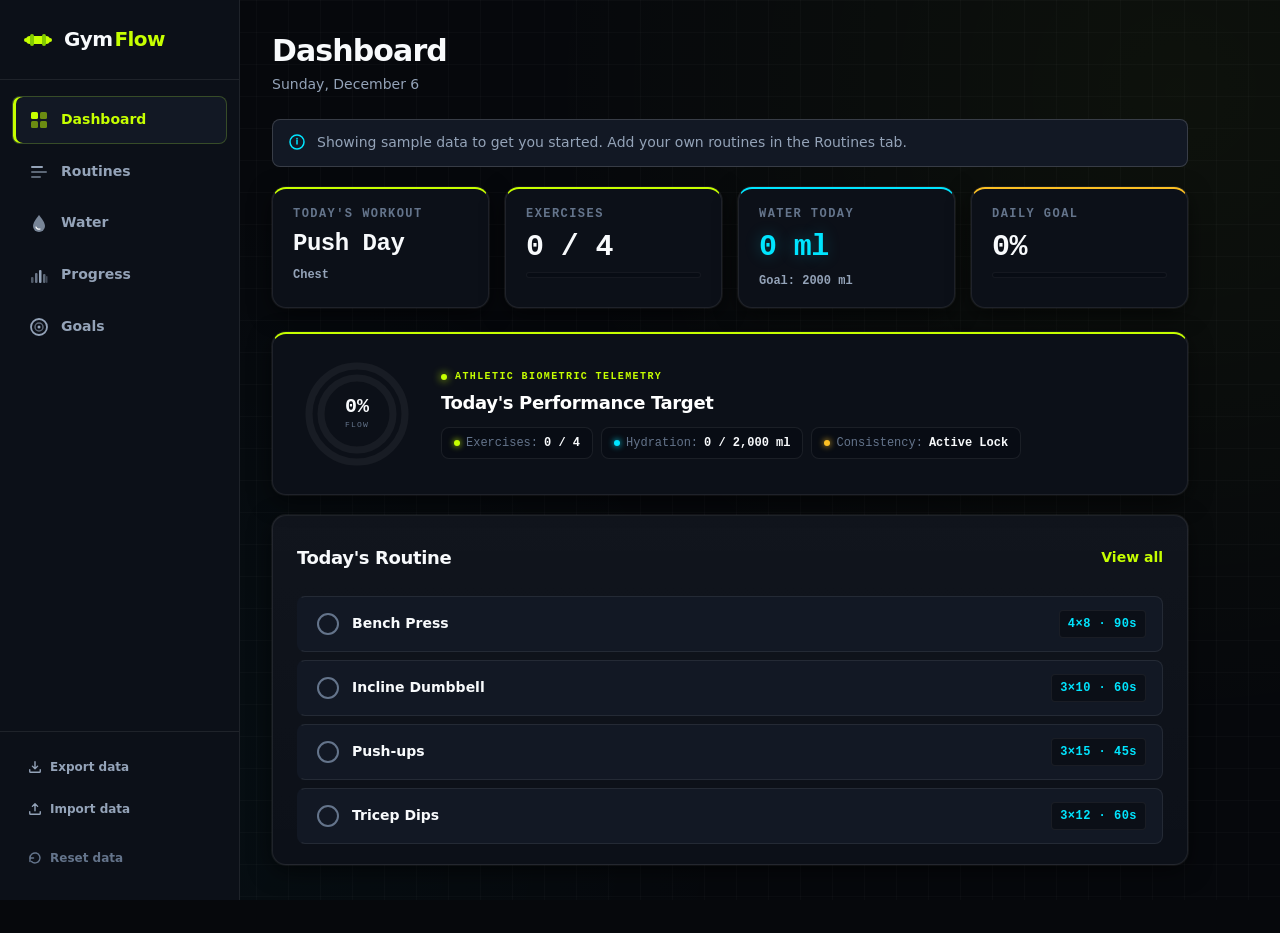
==== commit 0a268fc3: "feat(motion): advanced data visualizations & motion design system" ====
--- a/index.html
+++ b/index.html
@@ -210,6 +210,60 @@
       </div>
     </div>
 
+    <!-- Milestone Celebration Banner (Shows when daily goal is reached) -->
+    <div id="milestone-banner" class="milestone-banner" role="status" aria-live="polite" hidden>
+      <div class="milestone-icon" aria-hidden="true">🔥</div>
+      <div class="milestone-text">
+        <span class="milestone-title">DAILY MISSION COMPLETE</span>
+        <span class="milestone-subtitle">100% of today's target exercise volume &amp; hydration accomplished!</span>
+      </div>
+      <button type="button" class="milestone-close" id="btn-milestone-close" aria-label="Dismiss celebration">✕</button>
+    </div>
+
+    <!-- Concentric Biometric Flow HUD Card -->
+    <div class="card concentric-flow-card" id="card-concentric-flow">
+      <div class="concentric-flow-layout">
+        <div class="concentric-ring-wrapper" aria-hidden="true">
+          <svg class="concentric-progress-svg" width="120" height="120" viewBox="0 0 120 120">
+            <!-- Outer Ring: Exercises (r=48, circumference=301.6) -->
+            <circle cx="60" cy="60" r="48" class="concentric-track" />
+            <circle cx="60" cy="60" r="48" class="concentric-fill concentric-fill-exercises" id="ring-exercises-fill" stroke-dasharray="302" stroke-dashoffset="302" />
+            <!-- Inner Ring: Hydration (r=36, circumference=226.2) -->
+            <circle cx="60" cy="60" r="36" class="concentric-track" />
+            <circle cx="60" cy="60" r="36" class="concentric-fill concentric-fill-water" id="ring-water-fill" stroke-dasharray="226" stroke-dashoffset="226" />
+          </svg>
+          <div class="concentric-center-stat">
+            <span class="concentric-pct-val" id="concentric-pct-display">0%</span>
+            <span class="concentric-pct-sub">FLOW</span>
+          </div>
+        </div>
+        <div class="concentric-flow-meta">
+          <div class="flow-meta-top">
+            <span class="meta-live-dot" aria-hidden="true"></span>
+            <span class="flow-kicker">ATHLETIC BIOMETRIC TELEMETRY</span>
+          </div>
+          <h3 class="flow-headline">Today's Performance Target</h3>
+          <div class="flow-indicators">
+            <div class="flow-pill flow-pill-exercises">
+              <span class="pill-dot lime"></span>
+              <span class="pill-name">Exercises:</span>
+              <span class="pill-stat" id="flow-stat-exercises">0 / 0</span>
+            </div>
+            <div class="flow-pill flow-pill-water">
+              <span class="pill-dot cyan"></span>
+              <span class="pill-name">Hydration:</span>
+              <span class="pill-stat" id="flow-stat-water">0 / 2,000 ml</span>
+            </div>
+            <div class="flow-pill flow-pill-streak">
+              <span class="pill-dot amber"></span>
+              <span class="pill-name">Consistency:</span>
+              <span class="pill-stat text-warning" id="flow-stat-streak">Active Lock</span>
+            </div>
+          </div>
+        </div>
+      </div>
+    </div>
+
     <!-- Today's routine summary -->
     <div class="card" id="dashboard-routine-card">
       <div class="card-header">
@@ -276,6 +330,11 @@
     </header>
 
     <div class="card water-goal-card">
+      <div class="fluid-wave-reservoir" id="water-fluid-reservoir" aria-hidden="true">
+        <div class="fluid-wave-fill" id="water-fluid-fill" style="height: 0%;">
+          <div class="fluid-wave-ripple"></div>
+        </div>
+      </div>
       <div class="water-goal-display" aria-live="polite" aria-label="Water intake progress">
         <div class="water-big-num" id="water-total-display">0</div>
         <div class="water-unit">ml</div>
@@ -351,6 +410,64 @@
     <div class="card">
       <h2 class="card-title">This Week at a Glance</h2>
       <div class="weekly-stats-grid" id="weekly-stats-grid" role="list" aria-label="Weekly statistics"></div>
+    </div>
+
+    <!-- 28-Day Monthly Activity Heatmap -->
+    <div class="card" id="card-monthly-heatmap">
+      <div class="card-header">
+        <div>
+          <h2 class="card-title">28-Day Consistency Matrix</h2>
+          <p class="card-subtitle">Calendar heatmap reflecting daily training density and completion history.</p>
+        </div>
+        <div class="heatmap-legend" aria-hidden="true">
+          <span class="legend-cell level-0"></span><span class="legend-text">Rest</span>
+          <span class="legend-cell level-1"></span><span class="legend-text">Partial</span>
+          <span class="legend-cell level-2"></span><span class="legend-text">Full</span>
+        </div>
+      </div>
+      <div class="heatmap-container" id="monthly-heatmap-container" role="region" aria-label="28-day activity heatmap">
+        <div class="heatmap-grid" id="monthly-activity-heatmap"></div>
+      </div>
+      <div class="heatmap-tooltip" id="heatmap-tooltip" role="tooltip" aria-hidden="true" hidden></div>
+    </div>
+
+    <!-- Muscle Group Volume Distribution & Performance Symmetry Radar -->
+    <div class="card" id="card-muscle-analytics">
+      <div class="card-header">
+        <div>
+          <h2 class="card-title">Biomechanical Distribution &amp; Symmetry</h2>
+          <p class="card-subtitle">Volume distribution across muscle groups and structural balance analysis based on current routines.</p>
+        </div>
+      </div>
+      <div class="muscle-analytics-grid">
+        <!-- Donut Chart -->
+        <div class="analytics-subcard">
+          <h3 class="analytics-subheading">Muscle Group Share</h3>
+          <div class="donut-chart-wrapper">
+            <svg id="chart-muscle-donut" class="donut-svg" viewBox="0 0 200 200" role="img" aria-label="Muscle group distribution donut chart">
+              <title>Muscle Group Distribution</title>
+            </svg>
+            <div class="donut-center-info" id="donut-center-info">
+              <span class="donut-total-count" id="donut-total-exercises">0</span>
+              <span class="donut-total-label">EXERCISES</span>
+            </div>
+          </div>
+          <div class="donut-legend" id="donut-legend" role="list" aria-label="Muscle group legend"></div>
+        </div>
+        <!-- Radar Chart -->
+        <div class="analytics-subcard">
+          <h3 class="analytics-subheading">Performance Symmetry Radar</h3>
+          <div class="radar-chart-wrapper">
+            <svg id="chart-muscle-radar" class="radar-svg" viewBox="0 0 240 220" role="img" aria-label="Muscle balance radar chart">
+              <title>Performance Symmetry Radar</title>
+            </svg>
+          </div>
+          <div class="radar-metric-footer">
+            <span class="radar-metric-label">STRUCTURAL BALANCE:</span>
+            <span class="radar-metric-val" id="radar-balance-score">OPTIMAL</span>
+          </div>
+        </div>
+      </div>
     </div>
 
     <div class="card" id="card-workout-history">
--- a/styles.css
+++ b/styles.css
@@ -8,38 +8,39 @@
 
 /* ── 1. CUSTOM PROPERTIES ─────────────────────────────────── */
 :root {
-  /* Canvas & Foundations */
-  --color-bg:               #090d16;   /* Deep obsidian background */
-  --color-surface:          #111827;   /* Elevated card surface */
-  --color-surface-2:        #162032;   /* Secondary surface (chips, rows) */
-  --color-surface-hover:    #1a273e;   /* Interactive hover surface */
-  --color-surface-sunken:   #0c121e;   /* Form inputs, chart tracks */
+  /* Canvas & Foundations (Spatial Performance Synthesis) */
+  --color-bg:               #06080c;   /* Deep obsidian tactical foundation */
+  --color-surface:          #0c1018;   /* Elevated spatial card surface */
+  --color-surface-2:        #121824;   /* Secondary surface (chips, rows, specs) */
+  --color-surface-hover:    #172030;   /* Interactive hover surface */
+  --color-surface-sunken:   #080c14;   /* Form inputs, chart tracks, sunken cells */
 
   /* Borders & Hairlines */
   --color-border:           rgba(255, 255, 255, 0.08);
   --color-border-strong:    rgba(255, 255, 255, 0.16);
-  --color-border-highlight: rgba(255, 255, 255, 0.24);
+  --color-border-highlight: rgba(255, 255, 255, 0.28);
+  --color-border-glow:      rgba(198, 255, 0, 0.35);
 
   /* Primary Brand Accent (Electric Lime) */
-  --color-primary:          #a3e635;   /* Lime 400 - high visibility athletic accent */
-  --color-primary-dark:     #65a30d;   /* Lime 600 */
-  --color-primary-hover:    #bef264;   /* Lime 300 */
-  --color-primary-light:    rgba(163, 230, 53, 0.10);
-  --color-text-on-primary:  #090d16;   /* 12.5:1 contrast against lime (AAA compliant) */
-
-  /* Secondary Accents */
-  --color-secondary:        #38bdf8;   /* Ice Cyan (Hydration) */
-  --color-secondary-hover:  #7dd3fc;
-  --color-secondary-light:  rgba(56, 189, 248, 0.10);
-  --color-text-on-secondary:#090d16;
-
-  --color-accent:           #a3e635;
-  --color-accent-light:     rgba(163, 230, 53, 0.10);
-  --color-accent-glow:      rgba(163, 230, 53, 0.25);
+  --color-primary:          #c6ff00;   /* Neon electric lime */
+  --color-primary-dark:     #84cc00;   /* Deep athletic lime */
+  --color-primary-hover:    #d8ff33;   /* Highlight lime */
+  --color-primary-light:    rgba(198, 255, 0, 0.12);
+  --color-text-on-primary:  #06080c;   /* Maximum contrast against lime (AAA compliant) */
+
+  /* Secondary Accents (Laser Cyan - Hydration & Biometrics) */
+  --color-secondary:        #00e5ff;   /* Laser Cyan */
+  --color-secondary-hover:  #33ecff;
+  --color-secondary-light:  rgba(0, 229, 255, 0.12);
+  --color-text-on-secondary:#06080c;
+
+  --color-accent:           #c6ff00;
+  --color-accent-light:     rgba(198, 255, 0, 0.12);
+  --color-accent-glow:      rgba(198, 255, 0, 0.35);
 
   --color-danger:           #f87171;   /* Red 400 */
   --color-danger-dark:      #ef4444;
-  --color-danger-light:     rgba(248, 113, 113, 0.12);
+  --color-danger-light:     rgba(248, 113, 113, 0.14);
   --color-warning:          #fbbf24;   /* Amber 400 */
 
   /* Category Specific Accents */
@@ -47,17 +48,17 @@
   --cat-back:               #818cf8;
   --cat-legs:               #fbbf24;
   --cat-shoulders:          #fb923c;
-  --cat-arms:               #a3e635;
-  --cat-cardio:             #38bdf8;
-
-  /* Text & Readability (Verified WCAG AA) */
-  --color-text-primary:     #f8fafc;   /* 16.5:1 on #111827 (AAA) */
-  --color-text-secondary:   #94a3b8;   /* 5.6:1 on #111827 (AA) */
-  --color-text-muted:       #64748b;   /* 3.1:1 on #111827 (Metadata / hints) */
+  --cat-arms:               #c6ff00;
+  --cat-cardio:             #00e5ff;
+
+  /* Text & Readability (Verified WCAG AA / AAA) */
+  --color-text-primary:     #f8fafc;   /* 17.5:1 on #0c1018 (AAA) */
+  --color-text-secondary:   #94a3b8;   /* 5.8:1 on #0c1018 (AA) */
+  --color-text-muted:       #64748b;   /* 3.2:1 on #0c1018 (Metadata / hints) */
 
   /* Progress & Data */
-  --color-chart-fill:       #a3e635;
-  --color-chart-empty:      #1e293b;
+  --color-chart-fill:       #c6ff00;
+  --color-chart-empty:      #121824;
 
   /* Typography Stacks */
   --font-sans: system-ui, -apple-system, BlinkMacSystemFont, 'Segoe UI', Roboto, Helvetica, Arial, sans-serif;
@@ -96,13 +97,13 @@
   --bottom-nav-h: 64px;
 
   /* Shadows */
-  --shadow-card:  0 4px 20px -2px rgba(0, 0, 0, 0.5), 0 1px 3px rgba(0, 0, 0, 0.4);
-  --shadow-hover: 0 10px 30px -4px rgba(0, 0, 0, 0.65), 0 0 0 1px var(--color-primary-light);
-  --shadow-modal: 0 24px 60px -12px rgba(0, 0, 0, 0.85), 0 0 0 1px var(--color-border-strong);
+  --shadow-card:  0 6px 24px -2px rgba(0, 0, 0, 0.65), 0 0 0 1px rgba(255, 255, 255, 0.08);
+  --shadow-hover: 0 12px 32px -4px rgba(0, 0, 0, 0.75), 0 0 0 1px var(--color-border-glow), 0 0 16px rgba(198, 255, 0, 0.12);
+  --shadow-modal: 0 24px 60px -12px rgba(0, 0, 0, 0.9), 0 0 0 1px var(--color-border-strong);
 
   /* Transitions */
-  --transition-fast: 150ms cubic-bezier(0.4, 0, 0.2, 1);
-  --transition-normal: 250ms cubic-bezier(0.4, 0, 0.2, 1);
+  --transition-fast: 150ms cubic-bezier(0.16, 1, 0.3, 1);
+  --transition-normal: 250ms cubic-bezier(0.16, 1, 0.3, 1);
 }
 
 /* ── REDUCED MOTION ───────────────────────────────────────── */
@@ -134,8 +135,11 @@
   color: var(--color-text-primary);
   background-color: var(--color-bg);
   background-image:
-    radial-gradient(circle at 90% 8%, rgba(163, 230, 53, 0.035) 0%, transparent 45%),
-    radial-gradient(circle at 10% 92%, rgba(56, 189, 248, 0.025) 0%, transparent 45%);
+    linear-gradient(to right, rgba(255, 255, 255, 0.018) 1px, transparent 1px),
+    linear-gradient(to bottom, rgba(255, 255, 255, 0.018) 1px, transparent 1px),
+    radial-gradient(circle at 92% 10%, rgba(198, 255, 0, 0.04) 0%, transparent 45%),
+    radial-gradient(circle at 8% 90%, rgba(0, 229, 255, 0.03) 0%, transparent 45%);
+  background-size: 32px 32px, 32px 32px, 100% 100%, 100% 100%;
   background-attachment: fixed;
   -webkit-font-smoothing: antialiased;
   -moz-osx-font-smoothing: grayscale;
@@ -523,23 +527,30 @@
 .stat-card {
   background: var(--color-surface);
   border: 1px solid var(--color-border);
+  border-top: 2px solid var(--color-border-strong);
   border-radius: var(--radius-md);
   padding: var(--space-4) var(--space-5);
   box-shadow: var(--shadow-card);
   position: relative;
   overflow: hidden;
-  transition: transform var(--transition-fast), border-color var(--transition-fast);
+  transition: transform var(--transition-fast), border-color var(--transition-fast), box-shadow var(--transition-fast);
 }
 
 .stat-card:hover {
-  border-color: var(--color-border-strong);
-  transform: translateY(-1px);
-}
+  border-color: var(--color-border-highlight);
+  transform: translateY(-2px);
+  box-shadow: var(--shadow-hover);
+}
+
+.stat-card:nth-child(1) { border-top-color: var(--color-primary); }
+.stat-card:nth-child(2) { border-top-color: var(--color-primary); }
+.stat-card:nth-child(3) { border-top-color: var(--color-secondary); }
+.stat-card:nth-child(4) { border-top-color: var(--color-warning); }
 
 .stat-label {
   font-size: var(--text-xs);
   font-weight: 700;
-  letter-spacing: 0.08em;
+  letter-spacing: 0.12em;
   text-transform: uppercase;
   color: var(--color-text-muted);
   font-family: var(--font-mono);
@@ -549,10 +560,11 @@
 .stat-value {
   font-size: var(--text-3xl);
   font-weight: 800;
-  letter-spacing: -0.03em;
+  letter-spacing: -0.02em;
   color: var(--color-text-primary);
   line-height: 1.1;
   margin-bottom: var(--space-2);
+  font-family: var(--font-mono);
   font-variant-numeric: tabular-nums;
 }
 
@@ -563,12 +575,14 @@
 
 .stat-card:nth-child(3) .stat-value {
   color: var(--color-secondary);
+  text-shadow: 0 0 16px rgba(0, 229, 255, 0.25);
 }
 
 .stat-sub {
   font-size: var(--text-xs);
-  font-weight: 500;
+  font-weight: 600;
   color: var(--color-text-secondary);
+  font-family: var(--font-mono);
   margin-top: var(--space-1);
 }
 
@@ -579,7 +593,7 @@
   border-radius: var(--radius-pill);
   overflow: hidden;
   margin-top: var(--space-2);
-  border: 1px solid rgba(255, 255, 255, 0.04);
+  border: 1px solid rgba(255, 255, 255, 0.05);
 }
 
 .progress-bar-fill {
@@ -587,11 +601,12 @@
   background: linear-gradient(90deg, var(--color-primary-dark), var(--color-primary));
   border-radius: var(--radius-pill);
   transition: width var(--transition-normal);
+  box-shadow: 0 0 8px rgba(198, 255, 0, 0.35);
 }
 
 .progress-bar-fill.complete {
   background: var(--color-primary);
-  box-shadow: 0 0 10px var(--color-accent-glow);
+  box-shadow: 0 0 12px var(--color-accent-glow);
 }
 
 .water-progress-track {
@@ -599,11 +614,12 @@
   margin: var(--space-4) 0;
 }
 .water-progress-track .progress-bar-fill {
-  background: linear-gradient(90deg, #0284c7, var(--color-secondary));
+  background: linear-gradient(90deg, #0088ff, var(--color-secondary));
+  box-shadow: 0 0 10px rgba(0, 229, 255, 0.4);
 }
 .water-progress-track .progress-bar-fill.complete {
   background: var(--color-secondary);
-  box-shadow: 0 0 10px rgba(56, 189, 248, 0.35);
+  box-shadow: 0 0 14px rgba(0, 229, 255, 0.5);
 }
 
 /* ── 10. EXERCISE LIST (TODAY'S WORKOUT) ───────────────────── */
@@ -620,19 +636,22 @@
   padding: var(--space-3) var(--space-4);
   background: var(--color-surface-2);
   border: 1px solid var(--color-border);
+  border-left: 3px solid transparent;
   border-radius: var(--radius-sm);
-  min-height: 54px;
-  transition: background var(--transition-fast), border-color var(--transition-fast);
+  min-height: 56px;
+  transition: background var(--transition-fast), border-color var(--transition-fast), transform var(--transition-fast);
 }
 
 .exercise-item:hover {
   border-color: var(--color-border-strong);
   background: var(--color-surface-hover);
+  transform: translateX(2px);
 }
 
 .exercise-item.done {
-  background: rgba(163, 230, 53, 0.05);
-  border-color: rgba(163, 230, 53, 0.22);
+  background: linear-gradient(90deg, rgba(198, 255, 0, 0.05) 0%, rgba(18, 24, 36, 0.95) 100%);
+  border-color: rgba(198, 255, 0, 0.25);
+  border-left-color: var(--color-primary);
 }
 
 .exercise-checkbox {
@@ -651,17 +670,19 @@
   height: 22px;
   border-radius: var(--radius-pill);
   border: 2px solid var(--color-text-muted);
-  transition: border-color var(--transition-fast), background var(--transition-fast), transform var(--transition-fast);
+  transition: border-color var(--transition-fast), background var(--transition-fast), transform var(--transition-fast), box-shadow var(--transition-fast);
 }
 
 .exercise-checkbox:hover::before {
   border-color: var(--color-primary);
   transform: scale(1.08);
+  box-shadow: 0 0 8px rgba(198, 255, 0, 0.2);
 }
 
 .exercise-item.done .exercise-checkbox::before {
   border-color: var(--color-primary);
   background: var(--color-primary);
+  box-shadow: 0 0 10px var(--color-accent-glow);
 }
 
 .exercise-item.done .exercise-checkbox svg {
@@ -678,23 +699,25 @@
   font-size: var(--text-sm);
   font-weight: 600;
   color: var(--color-text-primary);
+  transition: color var(--transition-fast);
 }
 
 .exercise-item.done .exercise-name {
-  text-decoration: line-through;
-  color: var(--color-text-muted);
+  color: #94a3b8;
+  font-weight: 500;
 }
 
 .exercise-meta {
   font-size: var(--text-xs);
-  color: var(--color-text-secondary);
-  font-family: var(--font-mono);
-  font-weight: 600;
-  background: var(--color-surface-sunken);
-  padding: 3px var(--space-2);
+  color: var(--color-secondary);
+  font-family: var(--font-mono);
+  font-weight: 700;
+  background: rgba(0, 0, 0, 0.35);
+  padding: 4px var(--space-2);
   border-radius: var(--radius-xs);
-  border: 1px solid var(--color-border);
+  border: 1px solid rgba(255, 255, 255, 0.06);
   white-space: nowrap;
+  letter-spacing: 0.04em;
 }
 
 /* ── 11. ROUTINES CARDS & LIST ────────────────────────────── */
@@ -1484,3 +1507,576 @@
 }
 .empty-state-sm { padding: var(--space-6) var(--space-4); }
 .empty-state[hidden] { display: none; }
+
+/* ── 20. ADVANCED MOTION & DATA VISUALIZATION SYSTEM ───────── */
+
+/* View Cross-fade Transition */
+.view {
+  animation: viewFade 220ms cubic-bezier(0.16, 1, 0.3, 1);
+}
+
+@keyframes viewFade {
+  from { opacity: 0; transform: translateY(4px); }
+  to { opacity: 1; transform: translateY(0); }
+}
+
+/* Milestone Celebration Banner */
+.milestone-banner {
+  display: flex;
+  align-items: center;
+  gap: var(--space-4);
+  background: linear-gradient(90deg, rgba(198, 255, 0, 0.12) 0%, rgba(12, 16, 24, 0.95) 100%);
+  border: 1px solid var(--color-primary);
+  border-radius: var(--radius-md);
+  padding: var(--space-4) var(--space-5);
+  margin-bottom: var(--space-5);
+  box-shadow: 0 0 24px rgba(198, 255, 0, 0.2), inset 0 0 12px rgba(198, 255, 0, 0.05);
+  animation: milestonePop 400ms cubic-bezier(0.16, 1, 0.3, 1);
+}
+
+.milestone-banner[hidden] { display: none; }
+
+@keyframes milestonePop {
+  0% { transform: scale(0.96) translateY(-4px); opacity: 0; }
+  100% { transform: scale(1) translateY(0); opacity: 1; }
+}
+
+.milestone-icon {
+  font-size: 28px;
+  filter: drop-shadow(0 0 8px rgba(251, 191, 36, 0.6));
+  animation: flamePulse 2s ease-in-out infinite;
+}
+
+@keyframes flamePulse {
+  0%, 100% { transform: scale(1); }
+  50% { transform: scale(1.12); }
+}
+
+.milestone-text {
+  flex: 1;
+  display: flex;
+  flex-direction: column;
+  gap: 2px;
+}
+
+.milestone-title {
+  font-family: var(--font-mono);
+  font-size: var(--text-sm);
+  font-weight: 800;
+  letter-spacing: 0.1em;
+  color: var(--color-primary);
+}
+
+.milestone-subtitle {
+  font-size: var(--text-xs);
+  color: var(--color-text-secondary);
+}
+
+.milestone-close {
+  color: var(--color-text-muted);
+  width: 32px;
+  height: 32px;
+  border-radius: var(--radius-sm);
+  display: flex;
+  align-items: center;
+  justify-content: center;
+  font-size: 14px;
+  transition: all var(--transition-fast);
+}
+
+.milestone-close:hover {
+  background: rgba(255, 255, 255, 0.08);
+  color: var(--color-text-primary);
+}
+
+/* Concentric Biometric Flow HUD Card */
+.concentric-flow-card {
+  background: var(--color-surface);
+  border: 1px solid var(--color-border);
+  border-top: 2px solid var(--color-primary);
+  border-radius: var(--radius-md);
+  padding: var(--space-5) var(--space-6);
+  margin-bottom: var(--space-5);
+  box-shadow: var(--shadow-card);
+  position: relative;
+  overflow: hidden;
+}
+
+.concentric-flow-layout {
+  display: flex;
+  align-items: center;
+  gap: var(--space-6);
+}
+
+.concentric-ring-wrapper {
+  position: relative;
+  width: 120px;
+  height: 120px;
+  display: flex;
+  align-items: center;
+  justify-content: center;
+  flex-shrink: 0;
+}
+
+.concentric-progress-svg {
+  transform: rotate(-90deg);
+}
+
+.concentric-track {
+  fill: none;
+  stroke: rgba(255, 255, 255, 0.05);
+  stroke-width: 7;
+}
+
+.concentric-fill {
+  fill: none;
+  stroke-width: 7;
+  stroke-linecap: round;
+  transition: stroke-dashoffset 0.8s cubic-bezier(0.16, 1, 0.3, 1);
+}
+
+.concentric-fill-exercises {
+  stroke: var(--color-primary);
+  filter: drop-shadow(0 0 6px rgba(198, 255, 0, 0.45));
+}
+
+.concentric-fill-water {
+  stroke: var(--color-secondary);
+  filter: drop-shadow(0 0 6px rgba(0, 229, 255, 0.45));
+}
+
+.concentric-center-stat {
+  position: absolute;
+  display: flex;
+  flex-direction: column;
+  align-items: center;
+}
+
+.concentric-pct-val {
+  font-family: var(--font-mono);
+  font-size: var(--text-xl);
+  font-weight: 900;
+  color: var(--color-text-primary);
+  line-height: 1;
+}
+
+.concentric-pct-sub {
+  font-family: var(--font-mono);
+  font-size: 8px;
+  letter-spacing: 0.15em;
+  color: var(--color-text-muted);
+  margin-top: 2px;
+}
+
+.concentric-flow-meta {
+  flex: 1;
+  display: flex;
+  flex-direction: column;
+  gap: var(--space-2);
+}
+
+.flow-meta-top {
+  display: flex;
+  align-items: center;
+  gap: 8px;
+}
+
+.meta-live-dot {
+  width: 6px;
+  height: 6px;
+  border-radius: 50%;
+  background: var(--color-primary);
+  box-shadow: 0 0 8px var(--color-primary);
+  animation: pulseDot 2s infinite;
+}
+
+@keyframes pulseDot {
+  0%, 100% { opacity: 1; transform: scale(1); }
+  50% { opacity: 0.4; transform: scale(0.9); }
+}
+
+.flow-kicker {
+  font-family: var(--font-mono);
+  font-size: 10px;
+  letter-spacing: 0.14em;
+  color: var(--color-primary);
+  font-weight: 700;
+}
+
+.flow-headline {
+  font-size: var(--text-lg);
+  font-weight: 800;
+  letter-spacing: -0.02em;
+  color: #ffffff;
+  margin: 0;
+}
+
+.flow-indicators {
+  display: flex;
+  flex-wrap: wrap;
+  gap: var(--space-2);
+  margin-top: var(--space-1);
+}
+
+.flow-pill {
+  display: flex;
+  align-items: center;
+  gap: 6px;
+  background: var(--color-surface-sunken);
+  border: 1px solid var(--color-border);
+  padding: 6px 12px;
+  border-radius: var(--radius-sm);
+  font-family: var(--font-mono);
+  font-size: var(--text-xs);
+}
+
+.pill-dot {
+  width: 6px;
+  height: 6px;
+  border-radius: 50%;
+}
+.pill-dot.lime  { background: var(--color-primary);   box-shadow: 0 0 6px var(--color-primary); }
+.pill-dot.cyan  { background: var(--color-secondary); box-shadow: 0 0 6px var(--color-secondary); }
+.pill-dot.amber { background: var(--color-warning);   box-shadow: 0 0 6px var(--color-warning); }
+
+.pill-name {
+  color: var(--color-text-muted);
+}
+
+.pill-stat {
+  font-weight: 700;
+  color: var(--color-text-primary);
+}
+
+/* Fluid Wave Reservoir in Water Tracker */
+.fluid-wave-reservoir {
+  position: relative;
+  height: 64px;
+  background: rgba(0, 0, 0, 0.35);
+  border: 1px solid rgba(0, 229, 255, 0.18);
+  border-radius: var(--radius-md);
+  margin-bottom: var(--space-5);
+  overflow: hidden;
+}
+
+.fluid-wave-fill {
+  position: absolute;
+  bottom: 0;
+  left: 0;
+  right: 0;
+  background: linear-gradient(180deg, rgba(0, 229, 255, 0.35) 0%, rgba(0, 153, 255, 0.6) 100%);
+  transition: height 0.6s cubic-bezier(0.16, 1, 0.3, 1);
+}
+
+.fluid-wave-ripple {
+  position: absolute;
+  top: -6px;
+  left: 0;
+  right: 0;
+  height: 12px;
+  background-image: radial-gradient(circle at 10px 0, transparent 6px, rgba(0, 229, 255, 0.5) 7px);
+  background-size: 20px 12px;
+  animation: waveRipple 4s linear infinite;
+}
+
+@keyframes waveRipple {
+  0% { transform: translateX(0); }
+  100% { transform: translateX(-20px); }
+}
+
+/* 28-Day Consistency Heatmap */
+.heatmap-container {
+  overflow-x: auto;
+  padding: var(--space-2) 0;
+}
+
+.heatmap-grid {
+  display: grid;
+  grid-template-columns: repeat(7, 1fr);
+  grid-template-rows: repeat(4, 1fr);
+  gap: 8px;
+  min-width: 280px;
+}
+
+.heatmap-cell {
+  aspect-ratio: 1;
+  border-radius: 6px;
+  background: var(--color-surface-sunken);
+  border: 1px solid var(--color-border);
+  display: flex;
+  align-items: center;
+  justify-content: center;
+  font-family: var(--font-mono);
+  font-size: 11px;
+  font-weight: 700;
+  color: var(--color-text-muted);
+  cursor: pointer;
+  transition: transform var(--transition-fast), border-color var(--transition-fast), box-shadow var(--transition-fast);
+}
+
+.heatmap-cell:hover {
+  transform: scale(1.15);
+  z-index: 5;
+  border-color: #ffffff;
+}
+
+.heatmap-cell.level-0 {
+  background: rgba(255, 255, 255, 0.02);
+  color: var(--color-text-dim);
+}
+
+.heatmap-cell.level-1 {
+  background: rgba(251, 191, 36, 0.25);
+  border-color: rgba(251, 191, 36, 0.45);
+  color: #fbbf24;
+}
+
+.heatmap-cell.level-2 {
+  background: var(--color-primary);
+  border-color: var(--color-primary);
+  color: #06080c;
+  box-shadow: 0 0 10px rgba(198, 255, 0, 0.35);
+}
+
+.heatmap-cell.today-cell {
+  outline: 2px solid var(--color-secondary);
+  outline-offset: 2px;
+}
+
+.heatmap-legend {
+  display: flex;
+  align-items: center;
+  gap: 8px;
+  font-family: var(--font-mono);
+  font-size: 10px;
+  color: var(--color-text-muted);
+}
+
+.legend-cell {
+  width: 12px;
+  height: 12px;
+  border-radius: 3px;
+  display: inline-block;
+}
+
+.legend-cell.level-0 { background: rgba(255, 255, 255, 0.05); border: 1px solid var(--color-border); }
+.legend-cell.level-1 { background: rgba(251, 191, 36, 0.3); border: 1px solid rgba(251, 191, 36, 0.5); }
+.legend-cell.level-2 { background: var(--color-primary); }
+
+.heatmap-tooltip {
+  position: absolute;
+  background: #090d16;
+  border: 1px solid var(--color-border-highlight);
+  color: #ffffff;
+  padding: 6px 12px;
+  border-radius: var(--radius-sm);
+  font-family: var(--font-mono);
+  font-size: 11px;
+  pointer-events: none;
+  z-index: 50;
+  box-shadow: 0 8px 20px rgba(0, 0, 0, 0.8);
+  white-space: nowrap;
+}
+
+/* Biomechanical Distribution & Symmetry Analytics */
+.muscle-analytics-grid {
+  display: grid;
+  grid-template-columns: repeat(auto-fit, minmax(280px, 1fr));
+  gap: var(--space-6);
+  margin-top: var(--space-4);
+}
+
+.analytics-subcard {
+  background: var(--color-surface-2);
+  border: 1px solid var(--color-border);
+  border-radius: var(--radius-md);
+  padding: var(--space-5);
+  display: flex;
+  flex-direction: column;
+  gap: var(--space-4);
+}
+
+.analytics-subheading {
+  font-family: var(--font-mono);
+  font-size: var(--text-xs);
+  letter-spacing: 0.12em;
+  text-transform: uppercase;
+  color: var(--color-text-secondary);
+  margin: 0;
+}
+
+.donut-chart-wrapper {
+  position: relative;
+  width: 180px;
+  height: 180px;
+  margin: 0 auto;
+  display: flex;
+  align-items: center;
+  justify-content: center;
+}
+
+.donut-svg {
+  width: 100%;
+  height: 100%;
+  transform: rotate(-90deg);
+}
+
+.donut-segment {
+  fill: none;
+  stroke-width: 22;
+  transition: stroke-dasharray 0.8s cubic-bezier(0.16, 1, 0.3, 1), stroke-width 0.2s ease;
+  cursor: pointer;
+}
+
+.donut-segment:hover {
+  stroke-width: 26;
+  filter: brightness(1.2);
+}
+
+.donut-center-info {
+  position: absolute;
+  display: flex;
+  flex-direction: column;
+  align-items: center;
+}
+
+.donut-total-count {
+  font-family: var(--font-mono);
+  font-size: var(--text-2xl);
+  font-weight: 900;
+  color: #ffffff;
+  line-height: 1;
+}
+
+.donut-total-label {
+  font-family: var(--font-mono);
+  font-size: 9px;
+  letter-spacing: 0.12em;
+  color: var(--color-text-muted);
+  margin-top: 2px;
+}
+
+.donut-legend {
+  display: flex;
+  flex-wrap: wrap;
+  gap: 8px;
+}
+
+.donut-legend-item {
+  display: flex;
+  align-items: center;
+  gap: 6px;
+  font-family: var(--font-mono);
+  font-size: 11px;
+  color: var(--color-text-secondary);
+  background: rgba(0, 0, 0, 0.2);
+  padding: 4px 8px;
+  border-radius: 4px;
+}
+
+.legend-dot {
+  width: 8px;
+  height: 8px;
+  border-radius: 50%;
+}
+
+/* Radar Chart */
+.radar-chart-wrapper {
+  width: 100%;
+  height: 190px;
+  display: flex;
+  align-items: center;
+  justify-content: center;
+}
+
+.radar-svg {
+  width: 100%;
+  height: 100%;
+}
+
+.radar-polygon {
+  fill: rgba(198, 255, 0, 0.18);
+  stroke: var(--color-primary);
+  stroke-width: 2;
+  transition: all 0.6s cubic-bezier(0.16, 1, 0.3, 1);
+  filter: drop-shadow(0 0 6px rgba(198, 255, 0, 0.3));
+}
+
+.radar-spoke {
+  stroke: rgba(255, 255, 255, 0.08);
+  stroke-width: 1;
+}
+
+.radar-web {
+  fill: none;
+  stroke: rgba(255, 255, 255, 0.06);
+  stroke-width: 1;
+}
+
+.radar-label {
+  font-family: var(--font-mono);
+  font-size: 9px;
+  fill: var(--color-text-secondary);
+  text-anchor: middle;
+  dominant-baseline: middle;
+  letter-spacing: 0.05em;
+}
+
+.radar-vertex {
+  fill: var(--color-primary);
+  stroke: #06080c;
+  stroke-width: 1.5;
+  transition: r 0.2s ease;
+}
+
+.radar-metric-footer {
+  display: flex;
+  justify-content: space-between;
+  align-items: center;
+  padding-top: var(--space-2);
+  border-top: 1px solid var(--color-border);
+  font-family: var(--font-mono);
+  font-size: 11px;
+}
+
+.radar-metric-label {
+  color: var(--color-text-dim);
+}
+
+.radar-metric-val {
+  font-weight: 800;
+  color: var(--color-primary);
+}
+
+/* Weekly Chart Interactive Tooltip & SVG Bars */
+.weekly-bar-rect {
+  transition: height 0.6s cubic-bezier(0.16, 1, 0.3, 1), y 0.6s cubic-bezier(0.16, 1, 0.3, 1), fill 0.2s ease;
+  cursor: pointer;
+}
+
+.weekly-bar-rect:hover {
+  filter: brightness(1.2);
+}
+
+.weekly-trend-line {
+  fill: none;
+  stroke: var(--color-secondary);
+  stroke-width: 2.5;
+  stroke-linecap: round;
+  stroke-linejoin: round;
+  filter: drop-shadow(0 0 4px rgba(0, 229, 255, 0.4));
+  transition: all 0.6s ease;
+}
+
+/* Responsive adjustments */
+@media (max-width: 768px) {
+  .concentric-flow-layout {
+    flex-direction: column;
+    align-items: flex-start;
+    gap: var(--space-4);
+  }
+  .concentric-ring-wrapper {
+    align-self: center;
+  }
+}
+
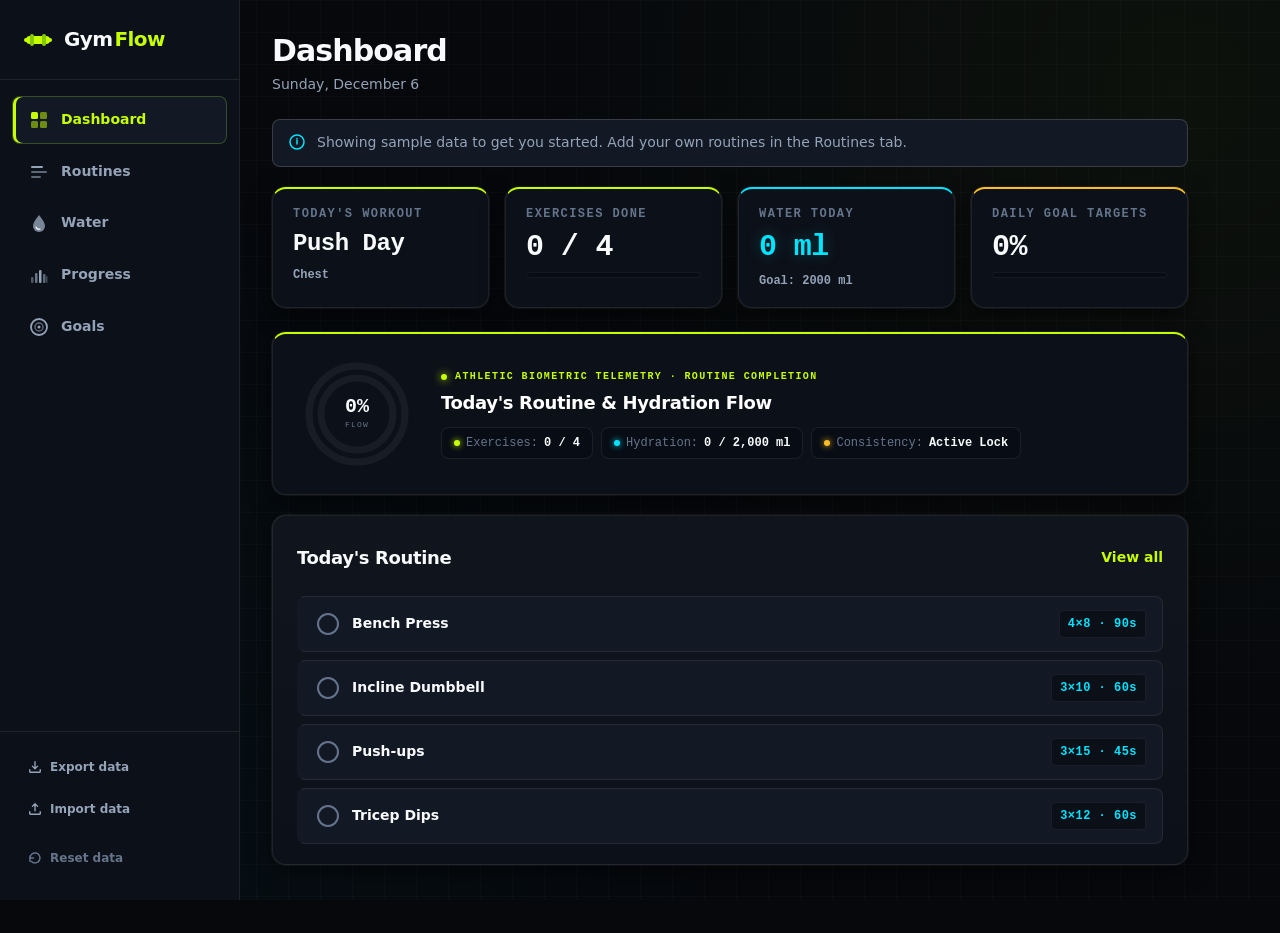
==== commit 816dee72: "fix: harden GymFlow storage, import security and accessibility" ====
--- a/index.html
+++ b/index.html
@@ -189,20 +189,20 @@
         <div class="stat-value" id="stat-workout-name">–</div>
         <div class="stat-sub" id="stat-workout-category">–</div>
       </div>
-      <div class="stat-card" role="listitem">
-        <div class="stat-label">Exercises</div>
+      <div class="stat-card" role="listitem" aria-label="Today's routine exercises completed">
+        <div class="stat-label">Exercises Done</div>
         <div class="stat-value" id="stat-exercises-done">0 / 0</div>
         <div class="progress-bar-track" aria-hidden="true">
           <div class="progress-bar-fill" id="progress-exercises" style="width:0%"></div>
         </div>
       </div>
-      <div class="stat-card" role="listitem">
+      <div class="stat-card" role="listitem" aria-label="Today's water intake">
         <div class="stat-label">Water Today</div>
         <div class="stat-value" id="stat-water">0 ml</div>
         <div class="stat-sub" id="stat-water-goal">Goal: 2000 ml</div>
       </div>
-      <div class="stat-card" role="listitem">
-        <div class="stat-label">Daily Goal</div>
+      <div class="stat-card" role="listitem" aria-label="Daily Goal Targets: composite progress of configured daily target exercises and water">
+        <div class="stat-label">Daily Goal Targets</div>
         <div class="stat-value" id="stat-goal-pct">0%</div>
         <div class="progress-bar-track" aria-hidden="true">
           <div class="progress-bar-fill" id="progress-goal" style="width:0%"></div>
@@ -221,7 +221,7 @@
     </div>
 
     <!-- Concentric Biometric Flow HUD Card -->
-    <div class="card concentric-flow-card" id="card-concentric-flow">
+    <div class="card concentric-flow-card" id="card-concentric-flow" aria-label="Today's Routine and Hydration Flow HUD">
       <div class="concentric-flow-layout">
         <div class="concentric-ring-wrapper" aria-hidden="true">
           <svg class="concentric-progress-svg" width="120" height="120" viewBox="0 0 120 120">
@@ -240,9 +240,9 @@
         <div class="concentric-flow-meta">
           <div class="flow-meta-top">
             <span class="meta-live-dot" aria-hidden="true"></span>
-            <span class="flow-kicker">ATHLETIC BIOMETRIC TELEMETRY</span>
-          </div>
-          <h3 class="flow-headline">Today's Performance Target</h3>
+            <span class="flow-kicker">ATHLETIC BIOMETRIC TELEMETRY · ROUTINE COMPLETION</span>
+          </div>
+          <h3 class="flow-headline">Today's Routine &amp; Hydration Flow</h3>
           <div class="flow-indicators">
             <div class="flow-pill flow-pill-exercises">
               <span class="pill-dot lime"></span>
--- a/styles.css
+++ b/styles.css
@@ -1881,7 +1881,7 @@
 /* Biomechanical Distribution & Symmetry Analytics */
 .muscle-analytics-grid {
   display: grid;
-  grid-template-columns: repeat(auto-fit, minmax(280px, 1fr));
+  grid-template-columns: repeat(auto-fit, minmax(min(260px, 100%), 1fr));
   gap: var(--space-6);
   margin-top: var(--space-4);
 }
@@ -2080,3 +2080,34 @@
   }
 }
 
+@media (max-width: 480px) {
+  .card {
+    padding: var(--space-4);
+  }
+  .muscle-analytics-grid {
+    grid-template-columns: 1fr;
+    gap: var(--space-4);
+  }
+}
+
+@media (max-width: 360px) {
+  .main-content {
+    padding-left: var(--space-2);
+    padding-right: var(--space-2);
+  }
+  .card {
+    padding: var(--space-3);
+  }
+  .analytics-subcard {
+    padding: var(--space-3);
+  }
+  .heatmap-grid {
+    min-width: 220px;
+    gap: 4px;
+  }
+  .donut-chart-wrapper {
+    width: 140px;
+    height: 140px;
+  }
+}
+
